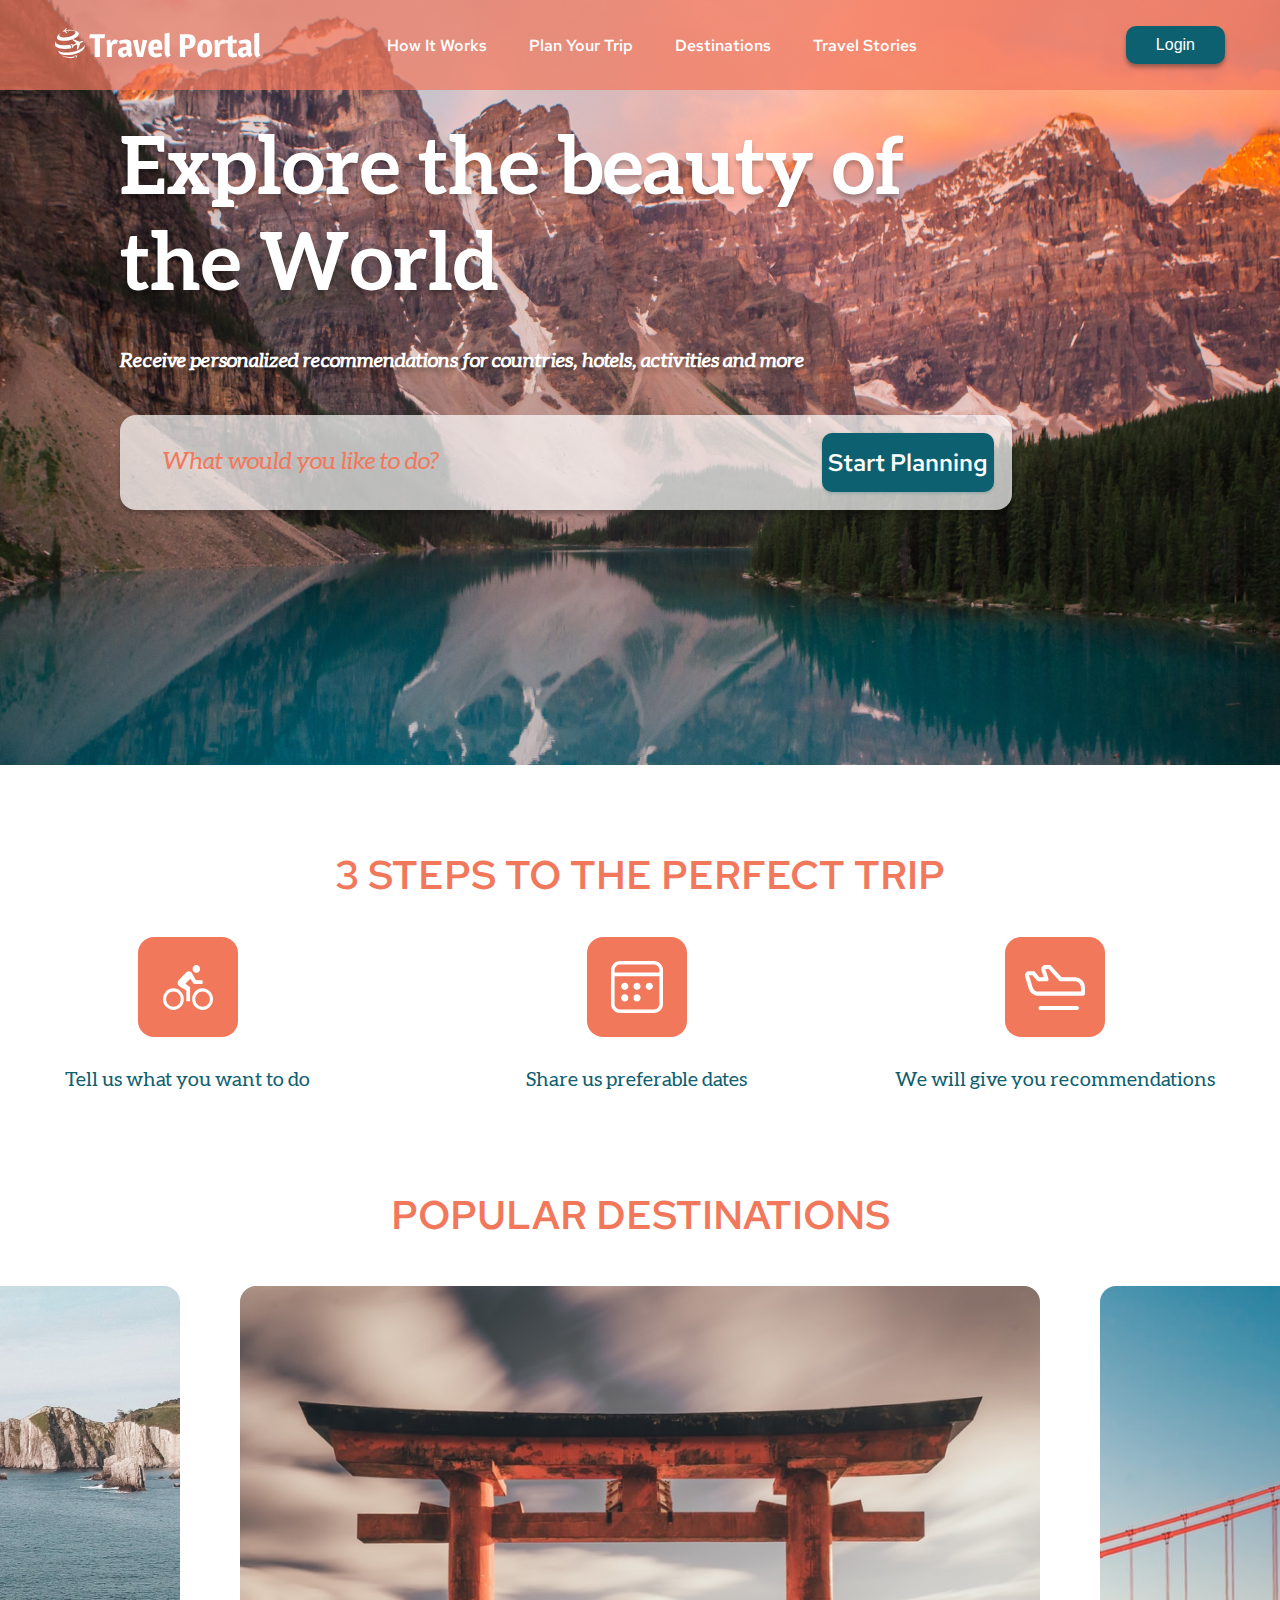
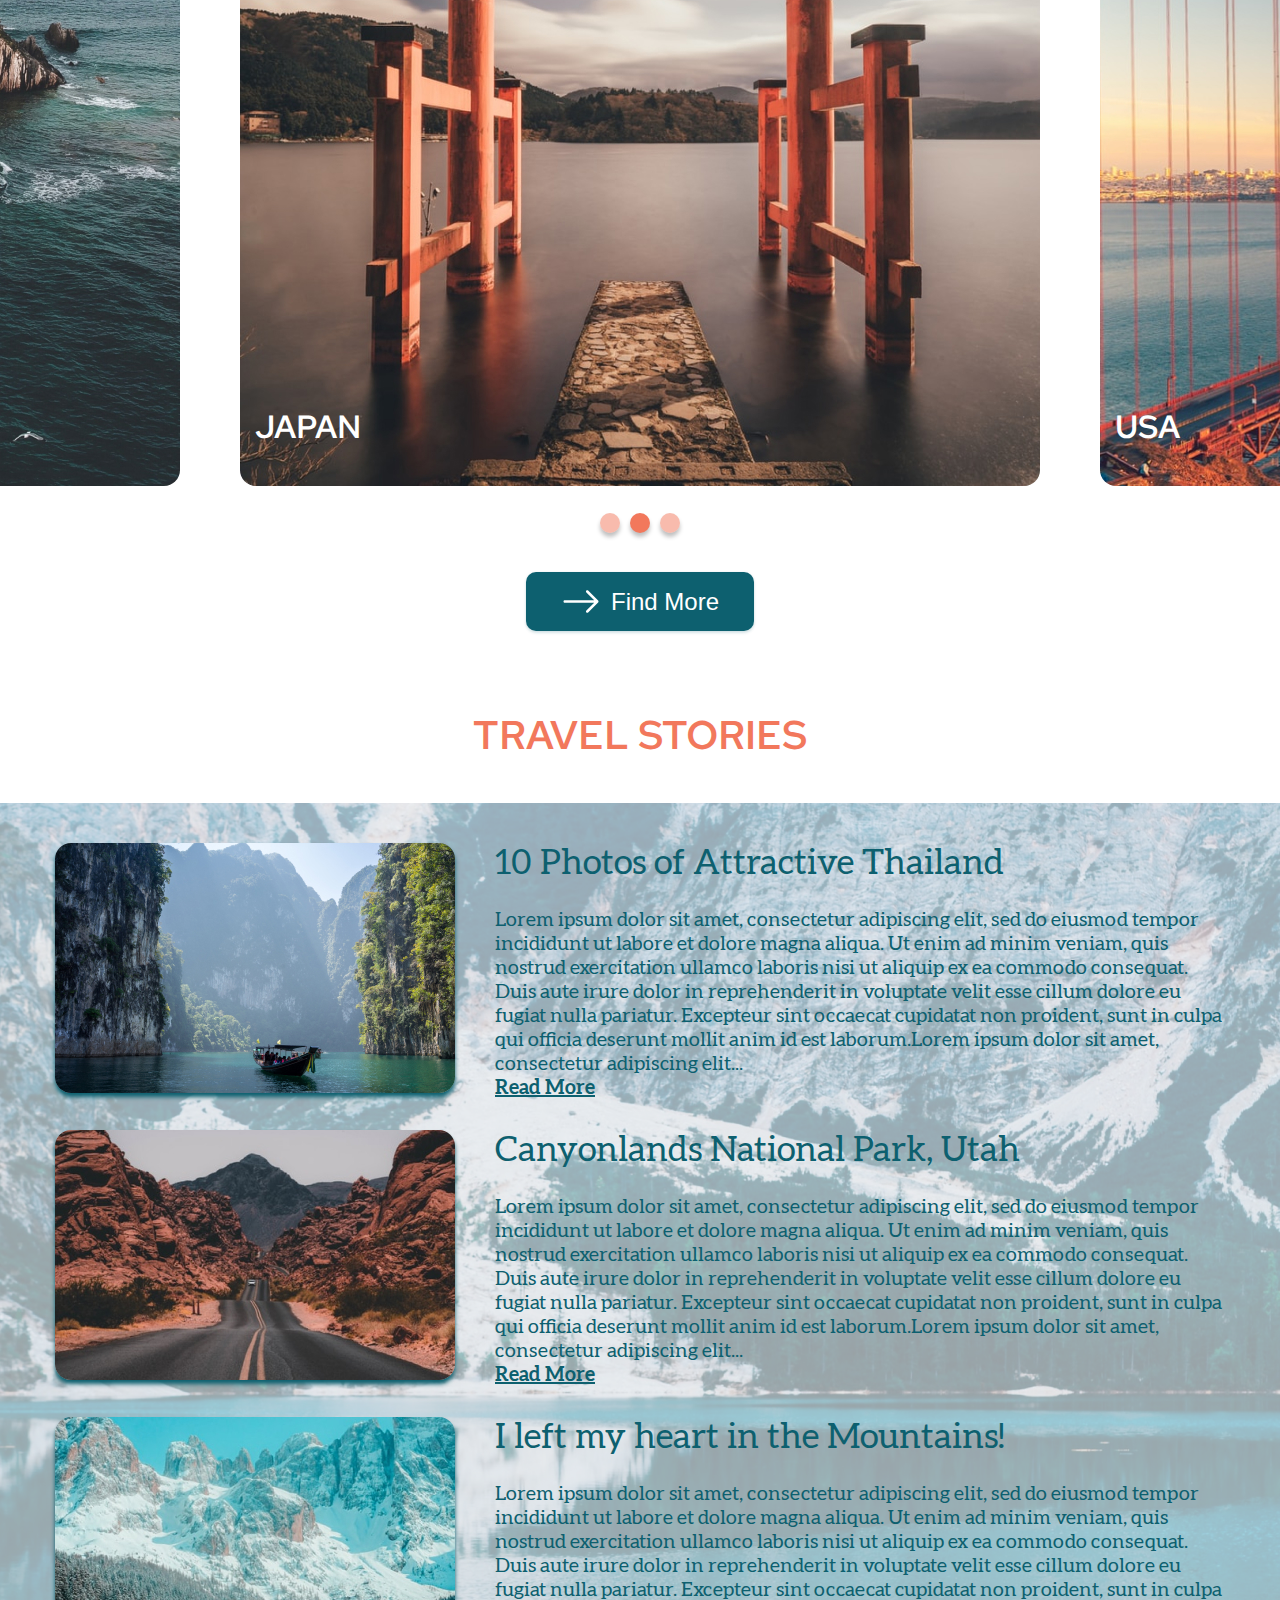
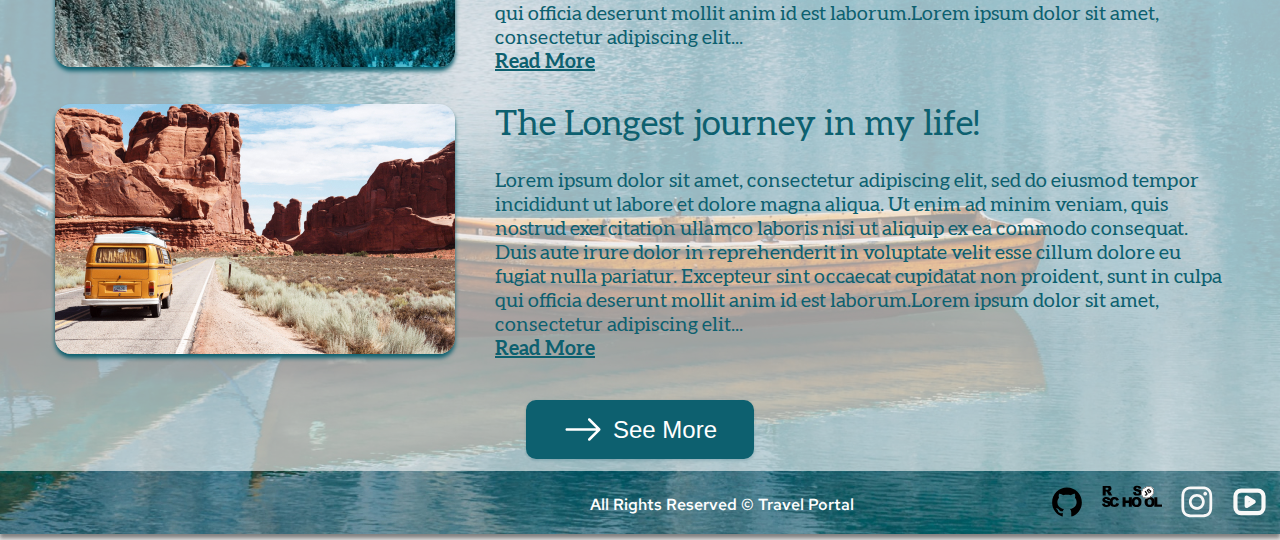
==== travel/index.html @ 371df838 "feat: add adaptive destination" ====
<!DOCTYPE html>
<html lang="en">
<head>
    <meta charset="UTF-8">
    <meta http-equiv="X-UA-Compatible" content="IE=edge">
    <meta name="viewport" content="width=device-width, initial-scale=1.0">
    <title>Travel</title>
    <link rel="stylesheet" href="./css/slyle.css">
    <link rel="icon" href="../travel/img/travelPortal.ico">
</head>
<body>
    <header class="header">
        <div class="wrapper">
            <div class="header_wrapper">

                <div class="header_logo">
                    <img src="./img/svg/travelPortal.svg" alt="travel_portal">
                    <img src="./img/svg/Logo text.svg" alt="travel_portal" class="travel_portal-text">
                </div>

                <nav class="header_nav">
                    <ul class="header_list">
                        <li class="header-item">
                            <a href="#preview" class="header_link">How It Works</a>
                        </li>
                        <li class="header-item">
                            <a href="#steps" class="header_link">Plan Your Trip</a>
                        </li>
                        <li class="header-item">
                            <a href="#destin" class="header_link">Destinations</a>
                        </li>
                        <li class="header-item">
                            <a href="#stories" class="header_link">Travel Stories</a>
                        </li>
                        <li class="header-item">
                            <a href="#account" class="header_link account">Account</a>
                        </li>
                        <li class="header-item">
                            <a href="#social" class="header_link">Social Media</a>
                        </li>
                    </ul>
                    <div class="header_nav-close">
                        <span class="header_nav-close-line"></span>
                        <span class="header_nav-close-line"></span>
                    </div>
                </nav>
                <div class="header_burger burger">
                    <span class="burger_line burger"></span>
                    <span class="burger_line burger"></span>
                    <span class="burger_line burger"></span>
                </div>

                <button class="header_login">
                    <span class="header_loginlink">Login</span>
                </button>

            </div>
        </div>
    </header>
    <main class="main">
        <section class="preview" id="preview">
            <div class="preview_gradient">
                <div class="wrapper_preview">
                    <h1 class="preview_title">Explore the beauty of the World</h1>
                    <p class="preview_subtitle">
                        Receive personalized recommendations for countries, hotels, activities and more
                    </p>
                    <form action="#!" class="search_form">
                        <p class="searchform_wrap">
                            <input type="text" name="user_like_to_do" class="searchform_field" placeholder="What would you like to do?">
                            <button type="submit" class="searchform_button">Start Planning</button>
                        </p>
                    </form>
                </div>
            </div>
        </section>
        <section class="steps" id="steps">
            <div class="wrapper">
                <h2 class="steps_title">3 STEPS TO THE PERFECT TRIP</h2>
                <div class="steps_block">
                    <figure class="step_item">
                        <img class="steps_icon" src="../travel/img/svg/FrameVelo.svg" alt="Tell us what you want to do">
                        <figcaption class="steps_caption">Tell us what you want to do</figcaption>
                    </figure>
                    <figure class="step_item">
                        <img class="steps_icon" src="../travel/img/svg/FrameDate.svg" alt="Share us preferable dates">
                        <figcaption class="steps_caption steps_caption2">Share us preferable dates</figcaption>
                    </figure>
                    <figure class="step_item">
                        <img class="steps_icon" src="../travel/img/svg/FrameAvia.svg" alt="We will give you recommendations">
                        <figcaption class="steps_caption steps_caption3">We will give you recommendations</figcaption>
                    </figure>
                </div>
            </div>
        </section>
        <section class="destinations" id="destin">
            <h2 class="destination_title">POPULAR DESTINATIONS</h2>
            <div class="destination_item">
                <div class="destination_foto">
                    <img class="foto" src="../travel/img/spain.jpg" alt="Spain">
                    <img class="foto_small" src="../travel/img/spainMini.jpg" alt="Spain">
                    <div class="destination_caption">spain</div>
                </div>
                <div class="destination_foto">
                    <img class="foto" src="../travel/img/japan.jpg" alt="Japan">
                    <img class="foto_small" src="../travel/img/japanMini.jpg" alt="Japan">
                    <div class="destination_caption">japan</div>
                </div>
                <div class="destination_foto">
                    <img class="foto" src="../travel/img/usa.jpg" alt="USA">
                    <img class="foto_small" src="../travel/img/usaMini.jpg" alt="USA">
                    <div class="destination_caption">usa</div>
                </div>
            </div>
            <div class="pointer">
                <div class="pointer_round"></div>
                <div class="pointer_round"></div>
                <div class="pointer_round"></div>
            </div>
            <button class="destination_link">
                <img src="../travel/img/svg/arrow-right.svg" alt="find more" class="arrow_small">
                <span class="link_find_more">Find More</span>
            </button>
        </section>
        <section class="stories" id="stories">
            <h2 class="stories_title">TRAVEL STORIES</h2>
            <div class="story_wrapper">
                <div class="wrapper_opasity">
                    <div class="stories_item">
                        <div class="wrapper">
                            <div class="unical_story">
                                <img class="media_object" src="../travel/img/thai.jpg" alt="10 Photos of Attractive Thailand">
                                <div class="media_body">
                                    <h3 class="media_header">10 Photos of Attractive Thailand</h3>
                                    
                                    <p class="media_content" lang="zxx">Lorem ipsum dolor sit amet, consectetur adipiscing elit, sed do eiusmod tempor incididunt ut labore et dolore magna
                                            aliqua. Ut enim ad minim veniam, quis nostrud exercitation ullamco laboris nisi ut aliquip ex ea commodo consequat. Duis
                                            aute irure dolor in reprehenderit in voluptate velit esse cillum dolore eu fugiat nulla pariatur. Excepteur sint
                                            occaecat cupidatat non proident, sunt in culpa qui officia deserunt mollit anim id est laborum.Lorem ipsum dolor sit
                                            amet, consectetur adipiscing elit...
                                    </p>
                                    <a href="#" class="media_link">Read More</a>
                                </div>
                            </div>
                            <div class="unical_story">
                                <img class="media_object" src="../travel/img/road.jpg" alt="Canyonlands National Park, Utah">
                                <div class="media_body">
                                    <h3 class="media_header">Canyonlands National Park, Utah</h3>
                                    <p class="media_content" lang="zxx">Lorem ipsum dolor sit amet, consectetur adipiscing elit, sed do eiusmod tempor incididunt ut labore et dolore magna
                                    aliqua. Ut enim ad minim veniam, quis nostrud exercitation ullamco laboris nisi ut aliquip ex ea commodo consequat. Duis
                                    aute irure dolor in reprehenderit in voluptate velit esse cillum dolore eu fugiat nulla pariatur. Excepteur sint
                                    occaecat cupidatat non proident, sunt in culpa qui officia deserunt mollit anim id est laborum.Lorem ipsum dolor sit
                                    amet, consectetur adipiscing elit...</p>
                                    <a href="#" class="media_link">Read More</a>
                                </div>
                            </div>
                            <div class="unical_story">
                                <img class="media_object" src="../travel/img/mount.jpg" alt="I left my heart in the Mountains!">
                                <div class="media_body">
                                    <h3 class="media_header">I left my heart in the Mountains!</h3>
                                    <p class="media_content" lang="zxx">Lorem ipsum dolor sit amet, consectetur adipiscing elit, sed do eiusmod tempor incididunt ut labore et dolore magna
                                    aliqua. Ut enim ad minim veniam, quis nostrud exercitation ullamco laboris nisi ut aliquip ex ea commodo consequat. Duis
                                    aute irure dolor in reprehenderit in voluptate velit esse cillum dolore eu fugiat nulla pariatur. Excepteur sint
                                    occaecat cupidatat non proident, sunt in culpa qui officia deserunt mollit anim id est laborum.Lorem ipsum dolor sit
                                    amet, consectetur adipiscing elit...</p>
                                    <a href="#" class="media_link">Read More</a>
                                </div>
                            </div>
                            <div class="unical_story">
                                <img class="media_object" src="../travel/img/bus.jpg" alt="The Longest journey in my life!">
                                <div class="media_body">
                                    <h3 class="media_header">The Longest journey in my life!</h3>
                                    <p class="media_content" lang="zxx">Lorem ipsum dolor sit amet, consectetur adipiscing elit, sed do eiusmod tempor incididunt ut labore et dolore magna
                                    aliqua. Ut enim ad minim veniam, quis nostrud exercitation ullamco laboris nisi ut aliquip ex ea commodo consequat. Duis
                                    aute irure dolor in reprehenderit in voluptate velit esse cillum dolore eu fugiat nulla pariatur. Excepteur sint
                                    occaecat cupidatat non proident, sunt in culpa qui officia deserunt mollit anim id est laborum.Lorem ipsum dolor sit
                                    amet, consectetur adipiscing elit...</p>
                                    <a href="#" class="media_link">Read More</a>
                                </div>
                            </div>
                            <button class="destination_link">
                                <img src="../travel/img/svg/arrow-right.svg" alt="see more" class="arrow_small">
                                <span class="link_find_more">See More</span>
                            </button>
                        </div>  
                    </div>
                </div>
            </div>
        </section>          
    </main>
    <footer class="footer">
        <div class="footer_info">
            <div class="info_text">All Rights Reserved © Travel Portal</div>
            <ul class="info_icon">
                <li class="social_icon">
                    <a target="_blank" href="https://github.com/Marigza">
                        <img src="../travel/img/svg/github.svg" alt="github" width="34">
                    </a>
                </li> 
                <li class="social_icon">   
                    <a target="_blank" href="https://rs.school/js/">
                        <img src="../travel/img/svg/rs_school_js.svg" alt="rsschool" width="60">
                    </a>
                </li>
                <li class="social_icon" id="social">
                    <a target="_blank" href="https://instagram.com">
                        <img src="../travel/img/svg/icons_instagram.svg" alt="instagram">
                    </a>
                </li>
                <li class="social_icon">
                    <a target="_blank" href="https://youtube.com">
                        <img src="../travel/img/svg/icons_youtube.svg" alt="youtube">
                    </a>
                </li>
                <li class="social_icon">
                    <a target="_blank" href="https://twitter.com">
                        <img src="../travel/img/svg/icons_twitter.svg" alt="twitter">
                    </a>
                </li>
            </ul>
        </div>
    </footer>
    <script src="index.js"></script>
</body>
</html>
---- travel/css/slyle.css ----
/* aleo-regular - latin */
@font-face {
    font-family: 'Aleo';
    font-style: normal;
    font-weight: 400;
    src: local(''),
        url('../fonts/aleo-v11-latin-regular.woff2') format('woff2'),
        /* Chrome 26+, Opera 23+, Firefox 39+ */
        url('../fonts/aleo-v11-latin-regular.woff') format('woff');
    /* Chrome 6+, Firefox 3.6+, IE 9+, Safari 5.1+ */
}

/* aleo-italic - latin */
@font-face {
    font-family: 'Aleo';
    font-style: italic;
    font-weight: 400;
    src: local(''),
        url('../fonts/aleo-v11-latin-italic.woff2') format('woff2'),
        /* Chrome 26+, Opera 23+, Firefox 39+ */
        url('../fonts/aleo-v11-latin-italic.woff') format('woff');
    /* Chrome 6+, Firefox 3.6+, IE 9+, Safari 5.1+ */
}

/* aleo-700 - latin */
@font-face {
    font-family: 'Aleo';
    font-style: normal;
    font-weight: 700;
    src: local(''),
        url('../fonts/aleo-v11-latin-700.woff2') format('woff2'),
        /* Chrome 26+, Opera 23+, Firefox 39+ */
        url('../fonts/aleo-v11-latin-700.woff') format('woff');
    /* Chrome 6+, Firefox 3.6+, IE 9+, Safari 5.1+ */
}
/* red-hat-text-regular - latin */
@font-face {
    font-family: 'Red Hat Text';
    font-style: normal;
    font-weight: 400;
    src: local(''),
        url('../fonts/red-hat-text-v11-latin-regular.woff2') format('woff2'),
        /* Chrome 26+, Opera 23+, Firefox 39+ */
        url('../fonts/red-hat-text-v11-latin-regular.woff') format('woff');
    /* Chrome 6+, Firefox 3.6+, IE 9+, Safari 5.1+ */
}

/* red-hat-text-500 - latin */
@font-face {
    font-family: 'Red Hat Text';
    font-style: normal;
    font-weight: 500;
    src: local(''),
        url('../fonts/red-hat-text-v11-latin-500.woff2') format('woff2'),
        /* Chrome 26+, Opera 23+, Firefox 39+ */
        url('../fonts/red-hat-text-v11-latin-500.woff') format('woff');
    /* Chrome 6+, Firefox 3.6+, IE 9+, Safari 5.1+ */
}

html {
    scroll-behavior: smooth;
    box-sizing: border-box;
    margin: 0;
    padding: 0;
    background: #E5E5E5;
}

body {
    max-width: 1440px;
    margin: 0 auto;
    padding: 0;
    background: #FFFFFF;
    box-shadow: 0px 4px 4px rgba(0, 0, 0, 0.25), 0px 4px 4px rgba(0, 0, 0, 0.25);
    font-family: 'Red Hat Text';
    font-style: normal;
    font-weight: 500;
}

*, 
*::before, 
*::after {
    box-sizing: inherit;
}

/*header styles start*/

.header {
    background-color: rgba(242, 120, 92, 0.7);
    position: relative;
    z-index: 2;
}

.wrapper {
    max-width: 1200px;
    margin: 0 auto;
    padding: 0 15px;
}

.header_wrapper {
    display: flex;
    flex-wrap: wrap;
    align-items: center;
    justify-content: space-between;
    height: 90px;
}

.header_list {
    display: flex;
    flex-wrap: wrap;
    padding: 0 ;
    margin: 0 40px 0 0 ;
}

.header-item {
    margin-right: 42px;
    list-style: none;
    padding: 0;
}

.header-item:last-child {
    margin-right: 0;
    display: none;
}

.header-item:nth-last-child(2) {
    display: none;
}

.header_link {
    font-size: 16px;
    line-height: 21px;
    color: #FFFFFF;
    text-decoration: none;
}

.header_link:hover, 
.header_link:focus, 
.header_link:active {
    opacity: 0.5;
}

.header_login {
    padding: 10px 30px;
    background-color: #0D606F;
    border-radius: 10px;
    box-shadow: 0px 4px 4px rgba(0, 0, 0, 0.25), 0px 2px 3px rgba(13, 96, 111, 0.16);
    border: none;
}

.header_login:hover,
.header_login:focus,
.header_login:active {
    background-color: #398d9c;
}

.header_loginlink {
    font-size: 16px;
    color: #FFFFFF;
    text-decoration: none;
}

.header_burger{
    display: none;
    width: 35px;
    height: 32px;
    position: relative;
}

.burger_line {
    display: block;
    width: 26.25px;
    height: 2.67px;
    border-radius: 1.3px;
    background-color: #ffffff;
    left: 12.5%;
    position: absolute;
}

.burger_line:first-child {
    top: 25%;
}

.burger_line:nth-child(2) {
    top: 45.83%;
}

.burger_line:last-child {
    bottom: 25%;
}

/* header styles end*/

/*preview styles start*/

.preview {
    height: 765px;
    background: url(../img/garrett-parker-DlkF4-dbCOU-unsplash\ 1.jpg) no-repeat center;
    background-size: cover;
    position: relative;
    top: -90px;
}

.wrapper_preview {
    max-width: 892px;
    max-height: 422px;
    margin: 0;
    padding: 0;
    position: relative;
    top: 122px;
    left: 120px;
}

.preview_title {
    margin: 0 0 35px 0;
    padding: 0;
    font-family: 'Aleo';
    font-style: normal;
    font-weight: 700;
    font-size: 80px;
    line-height: 96px;
    color: #FFFFFF;
    text-shadow: 0px 4px 4px rgba(0, 0, 0, 0.25);
}

.preview_subtitle {
    font-family: 'Aleo';
    font-style: italic;
    font-weight: 700;
    font-size: 20px;
    line-height: 24px;
    color: #FFFFFF;
    margin-bottom: 42px;
    text-shadow: 0px 4px 4px rgba(0, 0, 0, 0.25);
}

.searchform_wrap {
    display: flex;
    flex-wrap: wrap;
    align-items: center;
    justify-content: space-between;
    padding: 18px 18px 18px 41px;
    max-height: 95px;
    background-color: rgba(255, 255, 255, 0.7);
    border-radius: 16px;
    box-shadow: 0px 4px 4px rgba(0, 0, 0, 0.25);
}

.searchform_field {
    font-family: 'Aleo';
    font-style: italic;
    font-weight: 400;
    font-size: 24px;
    line-height: 29px;
    background: transparent;
    flex-grow: 1;
    border: none;
    color: #F2785C;
}

.searchform_button {
    max-width: 228px;
    height: 59px;
    background: #0D606F;
    box-shadow: 0px 0px 3px rgba(13, 96, 111, 0.08), 0px 2px 3px rgba(13, 96, 111, 0.16);
    border-radius: 10px;
    border: none;
    color: #FFFFFF;
    font-family: 'Red Hat Text';
    font-style: normal;
    font-weight: 500;
    font-size: 24px;
    line-height: 32px;
    padding: auto;
}

input::placeholder {
    color: #F2785C;
}

.searchform_button:hover, 
.searchform_button:focus, 
.searchform_button:active {
    background-color: #023740;
}

/*preview styles end*/

/*steps styles start*/

.steps {
    margin-top: -40px;
    margin-bottom: 80px;
}

.steps_title {
    font-size: 40px;
    line-height: 53px;
    font-weight: 500;
    color: #F2785C;
    text-align: center;
    margin-bottom: 20px;
}

.steps_block {
    display: flex;
    flex-wrap: wrap;
    justify-content: space-between;
}

.step_item {
    display: flex;
    flex-wrap: wrap;
    flex-direction: column;
    margin-left: 10px;
    margin-right: 10px;
}

.step_item:nth-child(2) {
    padding-left: 68px;
}

.steps_icon {
    height: 100px;
    width: 100px;
    margin: 0 auto 31px auto;
}

.steps_caption {
    font-family: 'Aleo';
    font-style: normal;
    font-weight: 400;
    font-size: 20px;
    line-height: 24px;
    color: #0D606F;
}

/* steps section end*/

/*destination section start*/

.destination_title {
    font-size: 40px;
    line-height: 53px;
    font-weight: 500;
    color: #F2785C;
    text-align: center;
    margin-bottom: 45px;
}

.destination_item {
    display: flex;
    flex-direction: row;
    align-items: flex-start;
    justify-content: center;
    padding: 0px;
    gap: 60px;
    overflow: hidden;
    
}

.foto {
    border-radius: 16px;
}
.foto_small {
    display: none;
}

.destination_caption {
    font-weight: 500;
    font-size: 32px;
    line-height: 42px;
    color: #FFFFFF;
    text-transform: uppercase;
    transform: translateY(-85px) translateX(15px);
}

.pointer {
    display: flex;
    flex-direction: row;
    align-items: flex-start;
    justify-content: center;
    padding: 0px;
    gap: 10px;  
    margin-top: -20px;
}

.pointer_round {
    width: 20px;
    height: 20px;
    background-color: rgba(242, 120, 92, 0.5);
    border-radius: 50%;
    box-shadow: 0px 4px 4px rgba(0, 0, 0, 0.25);
}

.pointer_round:nth-child(2) {
    width: 20px;
    height: 20px;
    background-color: rgba(242, 120, 92);
    border-radius: 50%;
    box-shadow: 0px 4px 4px rgba(0, 0, 0, 0.25);
}

.destination_link {
    display: flex;
    align-items: center;
    justify-content: center;
    gap: 10px;
    width: 228px;
    height: 59px;
    background: #0D606F;
    box-shadow: 0px 0px 3px rgba(13, 96, 111, 0.08), 0px 2px 3px rgba(13, 96, 111, 0.16);
    border-radius: 10px;
    border: none;
    margin: 39px auto 77px auto;
}

.destination_link:hover,
.destination_link:focus,
.destination_link:active {
    background-color: #023740;
}

.link_find_more {
    font-size: 24px;
    line-height: 32px;
    color: #FFFFFF;
    text-decoration: none;
}

/*destination styles end*/

/*stories styles start*/

.stories_title {
    font-size: 40px;
    line-height: 53px;
    font-weight: 500;
    color: #F2785C;
    text-align: center;
}

.story_wrapper {
    max-width: 1440px;
    height: 1331px;
    background: url(../img/bg_bottom.jpg) no-repeat center;
    background-size: cover;
    margin: 42px 0 -70px 0;
}

.wrapper_opasity {
    background: rgba(255, 255, 255, 0.6);
    height: 1268px;  
}

.stories_item {  
    display: flex;
    flex-wrap: wrap;
    flex-direction: column;
    gap: 10px;
    min-height: 100vh;  
}

.unical_story {
    display: flex;
    align-items: flex-start;
    margin-bottom: 30px; 
}

.unical_story:first-child {
    margin-top: 40px;
}

.media_object {
    margin: 0 40px 0 0;
    width: 400px;
    box-shadow: 0px 4px 4px #0D606F;
    border-radius: 16px;
}

.media_body {
    flex: 1;
    margin: 0;
    padding: 0;
}

.media_header {
    font-family: 'Aleo';
    font-style: normal;
    font-weight: 400;
    font-size: 35px;
    line-height: 42px;
    color: #0D606F;
    margin: 0;
    padding: 0;
}

.media_content {
    font-family: 'Aleo';
    font-style: normal;
    font-weight: 400;
    font-size: 20px;
    line-height: 24px;
    color: #0D606F;
    margin-bottom: 0;
    padding: 3px 0 0 0;
}

.media_link {
    font-family: 'Aleo';
    font-style: normal;
    font-weight: 700;
    font-size: 20px;
    line-height: 24px;
    color: #0D606F;
}

/*stories styles end*/

/*footer styles start*/

.footer {
    height: 70px;
    padding: 5px 0;
}

.footer_info {
    display: flex;
    flex-direction: row;
    justify-content: space-between;
    align-items: center;
    margin-left: 590px;
    width: 728.96px;
}

.info_text {
    font-size: 16px;
    line-height: 21px;
    color: #FFFFFF;
}

.info_icon {
    display: flex;
    flex-direction: row;
    justify-content: space-between;
    gap: 18px;
    list-style: none;
}

/*footer styles end*/

/* media start*/

@media screen and (max-width: 400px) {
    .header_burger {
        display: block;
        top: -5px;
    }
    .header_nav {
        width: 165px;
        height: 250px;
        position: fixed;
        top: 0;
        right: 0;
        background-color: #F2785C;
        box-shadow: 0px 4px 3px rgba(13, 96, 111, 0.25);
        border-radius: 10px;
        z-index: 10;
        padding: 44px 15px 15px 15px;
        transform: translateX(100%);
        transition: 0.2s all linear;
    }
    .header_nav_active {
        transform: translateX(0);
    }
    .header-item {
        width: 100%;
        margin-right: 0;
        text-align: right;
        margin-bottom: 10px;
    }
    .header-item:last-child {
        margin-bottom: 0;
        display: block;
    }
    .header-item:nth-last-child(2) {
        display: block;
    }
    .header_list {
        margin: 0;
    }
    .header_nav-close {
        width: 30px;
        height: 30px;
        position: absolute;
        top: 8px;
        left: 8px;
        z-index: 11;
    }
    .header_nav-close-line {
       display: block;
       height: 2px;
       width: 60%;
       background-color: #ffffff;
       position: absolute;
       top: 50%;
       left: 25%;
    }
    .header_nav-close-line:first-child {
        transform: translateY(-50%) rotate(45deg);
    }
    .header_nav-close-line:last-child {
        transform: translateY(-50%) rotate(-45deg);
    }
    .header_login {
        display: none;
    }
    .travel_portal-text {
        display: none;
    }
    .header {
        background: transparent;
    }
    .preview {
        background: url(../img/garrett-small.jpg) no-repeat center;
        height: 251px;
    }
    .preview_gradient {
        position: relative;
        height: 100%;
        background: linear-gradient(180deg, #0D606F 0%, rgba(13, 96, 111, 0) 25.1%);
    }
    .preview_title {
        display: none;
    }
    .preview_subtitle {
        display: none;
    }
    .searchform_wrap {
        padding: 10px;
        max-height: 48px;
        border-radius: 16px;
    }
    .wrapper_preview {
        max-width: 892px;
        max-height: 422px;
        margin: 0 auto;
        padding: 15px;
        position: relative;
        top: 122px;
        left: 0;
        }
    .searchform_field {
        font-size: 14px;
        line-height: 17px;
        }
    .searchform_button {
        max-width: 92px;
        height: 30px;
        font-size: 11px;
        line-height: 15px;
        }
    .steps_title {
        font-size: 14px;
        line-height: 19px;
        }
    .destination_title {
        font-size: 14px;
        line-height: 19px;
    }
    .stories_title {
        font-size: 14px;
        line-height: 19px;
    }
    .steps_block {
        width: 100%;
        margin: 0;
    }
    .step_item {
        margin: 0;
        padding: 0;
        width: 90px;
    }
    .step_item:nth-child(2) {
        padding-left: 0;
        width: 111px;
        align-items: center;
    }
    .step_item:last-child {
        align-items: flex-end;
    }
    .steps_icon {
        height: 70px;
        width: 70px;
        margin: 0;
        margin-bottom: 19px;
    }
    .steps_caption {
        font-size: 10px;
        line-height: 12px;
        margin: 0;
    }
    .steps_caption2 {
        text-align: center;
    }
    .steps_caption3 {
        text-align: right;
    }
    .foto {
        display: none;
    }
    .foto_small {
        display: block;
        border-radius: 16px;
    }
    .destination_caption {
        font-size: 20px;
        line-height: 26px;
        transform: translateY(-200px) translateX(15px);
    }
    .pointer {
        gap: 6px;
        margin-top: -50px;
    }
    .pointer_round, 
    .pointer_round:nth-child(2) {
        width: 8px;
        height: 8px;
    }
    .destination_link {
        gap: 6px;
        width: 92px;
        height: 30px;
                margin: 39px auto 77px auto;
    }
    .link_find_more {
        font-size: 11px;
        line-height: 15px;
    }
    .arrow_small {
        width: 10px;
    }
}

@media screen and (max-width: 380px) {
    .foto_small {
        max-width: 300px;
    }
    .destination_caption {
        transform: translateY(-160px) translateX(15px);
    }
}
@media screen and (max-width: 340px) {
    .searchform_button {   
        font-size: 9px;
        line-height: 12px;
    }
    .searchform_field {
        font-size: 10px;
        line-height: 14px;
    }
    .steps_icon {
        height: 70px;
        width: 70px;
    }
    
    .step_item {
        width: 80px;
    }
    .step_item:nth-child(2) {
        width: 80px;
    }
    
}

/* media end*/
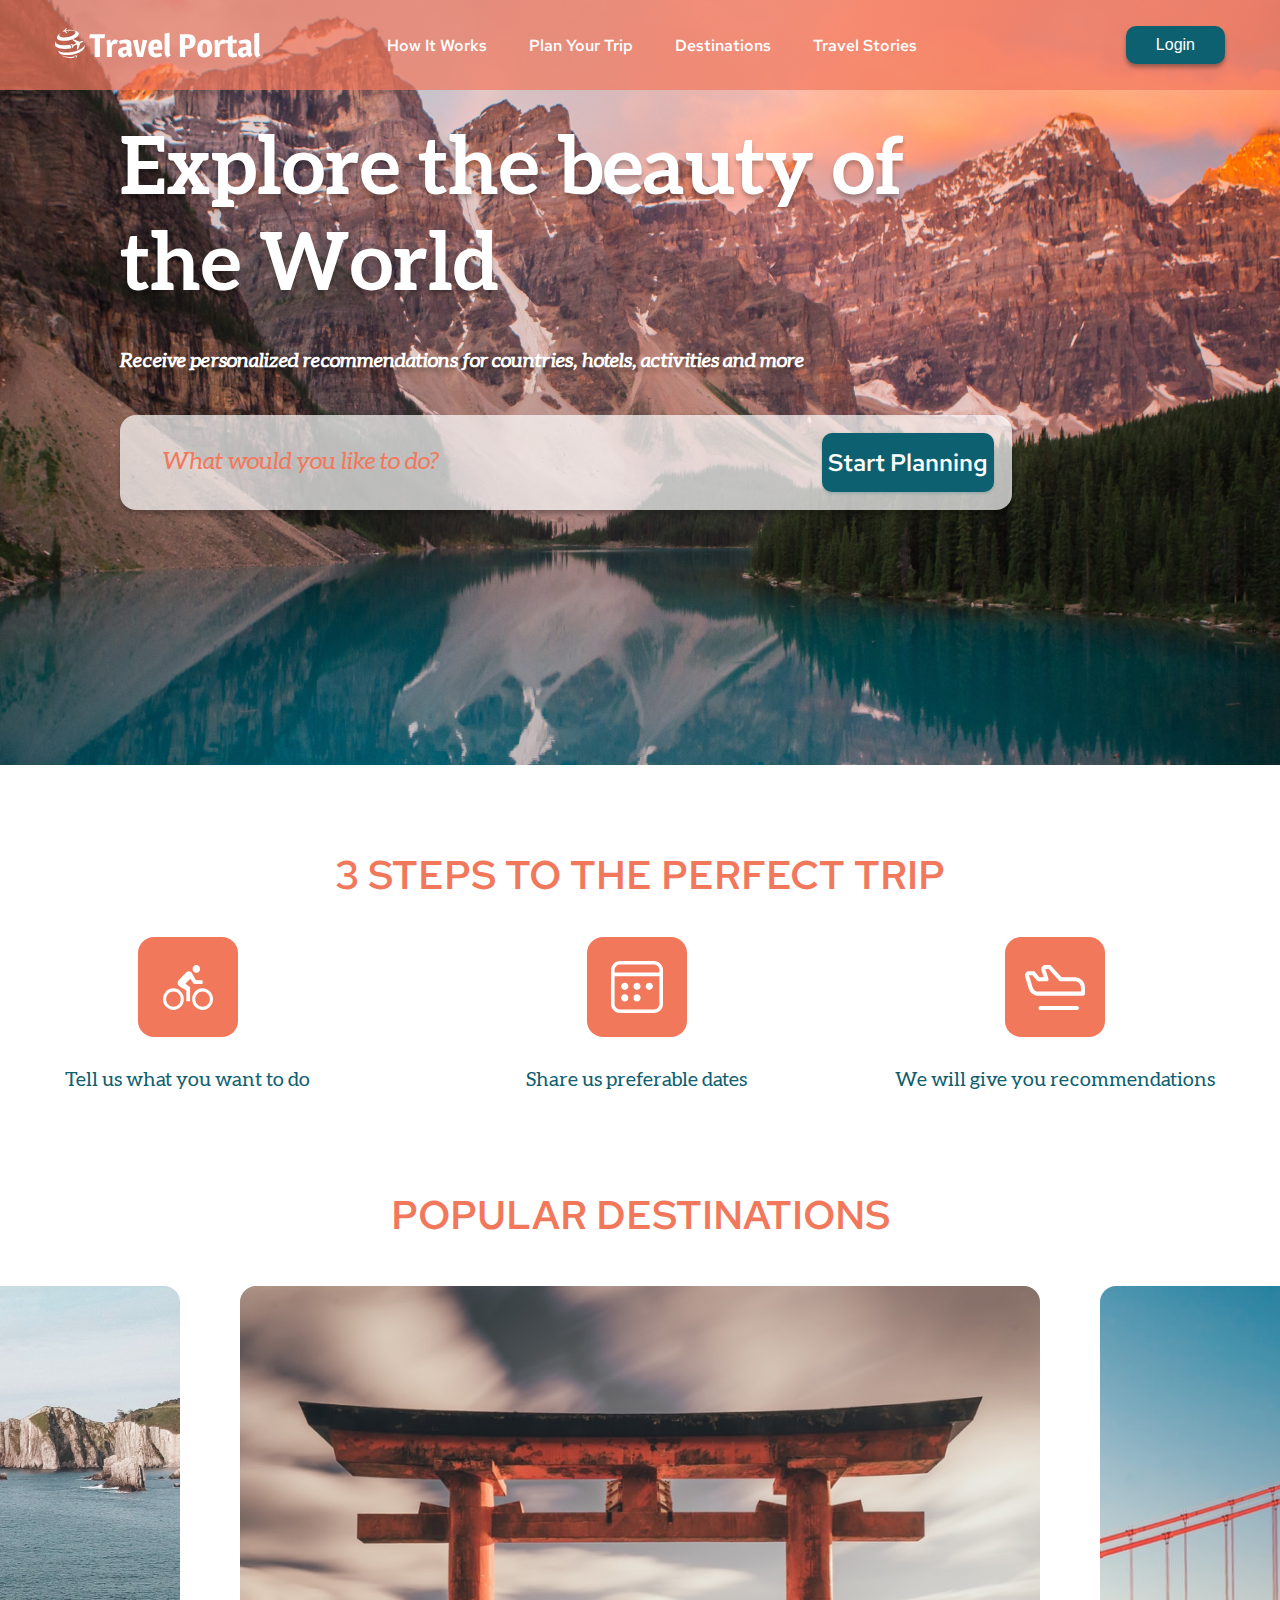
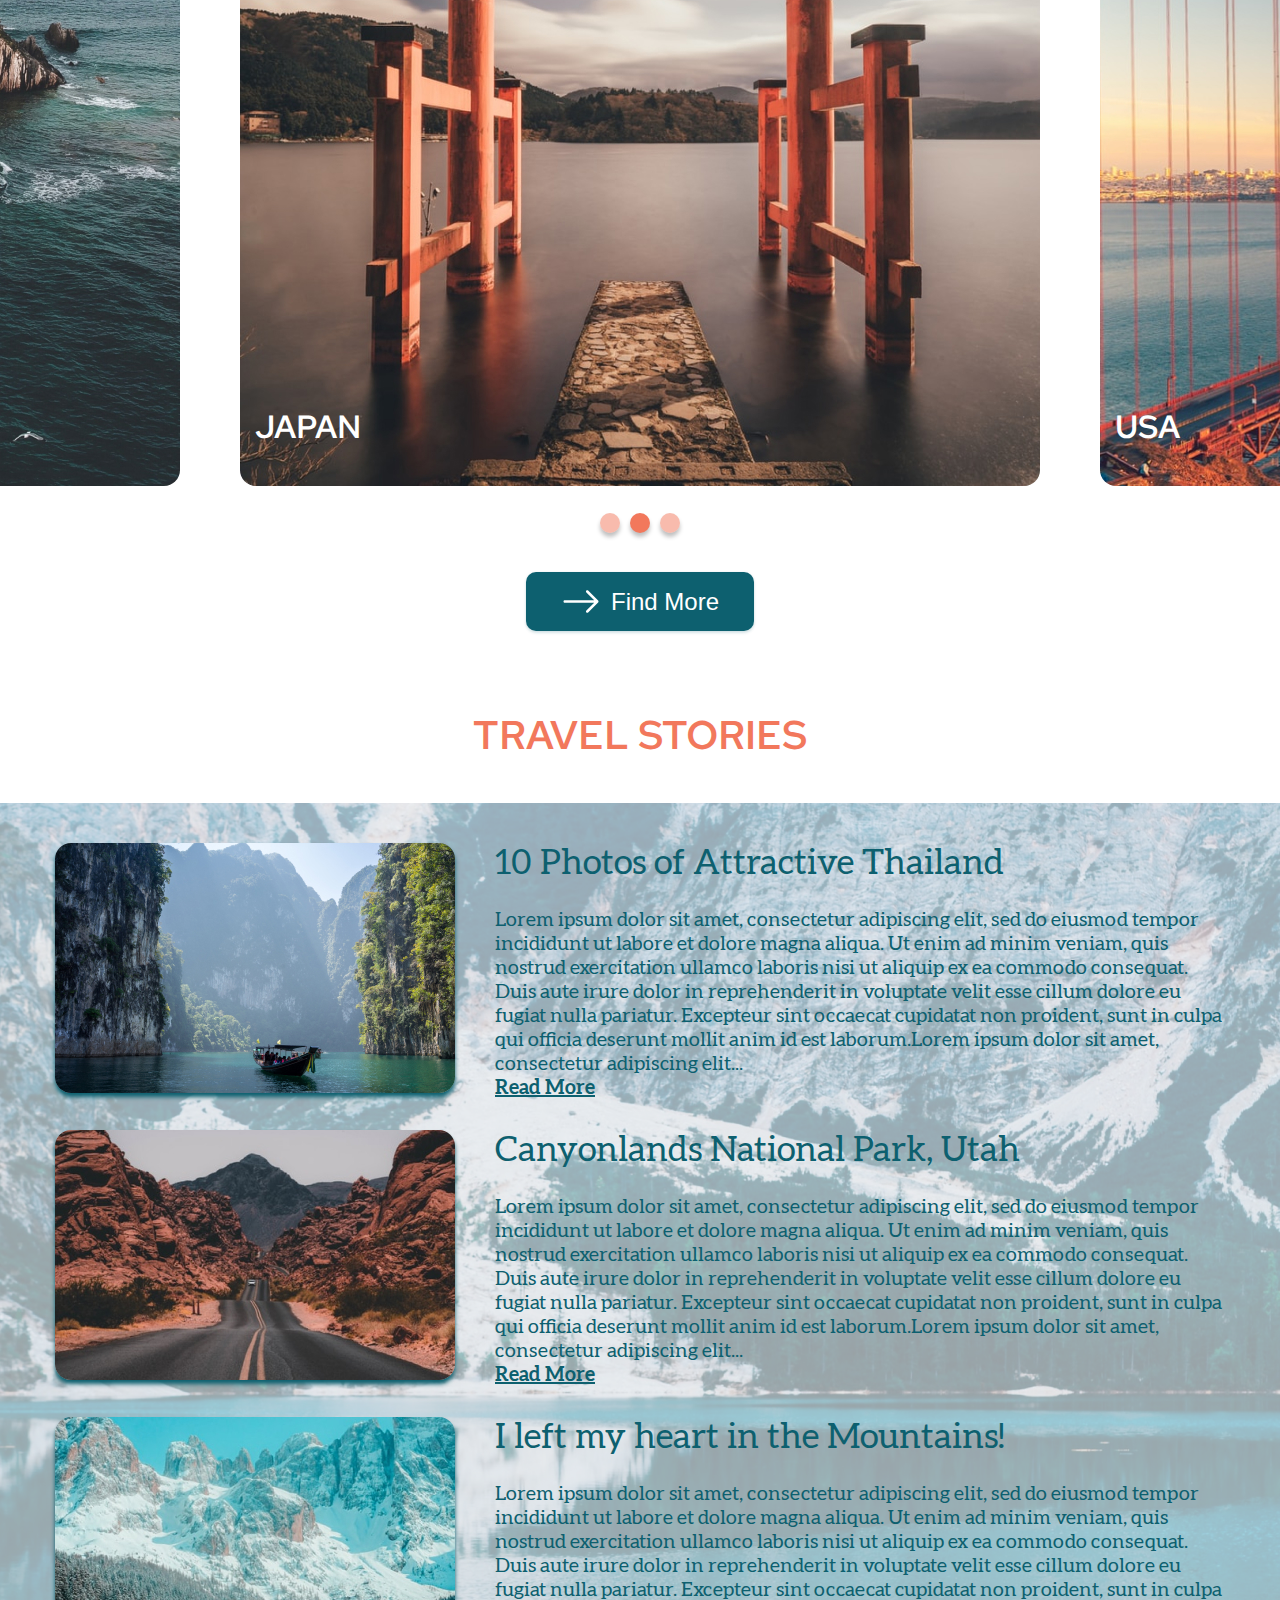
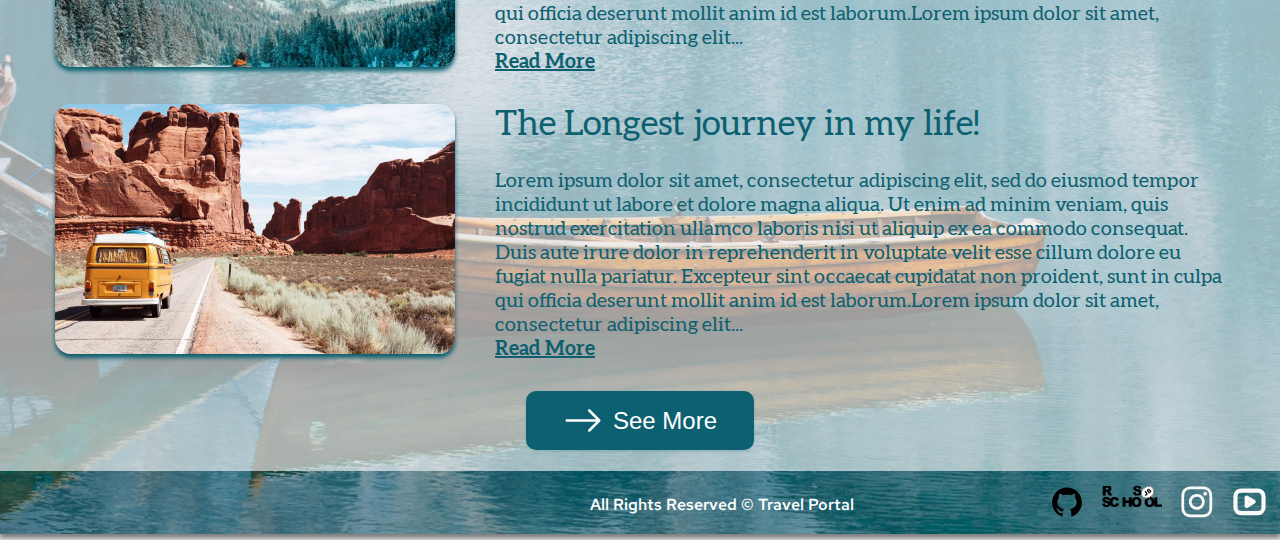
==== commit 33a57e63: "feat: add adaptive stories" ====
--- a/travel/index.html
+++ b/travel/index.html
@@ -126,10 +126,11 @@
             <h2 class="stories_title">TRAVEL STORIES</h2>
             <div class="story_wrapper">
                 <div class="wrapper_opasity">
-                    <div class="stories_item">
-                        <div class="wrapper">
+                    <div class="wrapper">
+                        <div class="stories_item">
                             <div class="unical_story">
                                 <img class="media_object" src="../travel/img/thai.jpg" alt="10 Photos of Attractive Thailand">
+                                <img class="media_object-small" src="../travel/img/ThaiSmall.jpg" alt="10 Photos of Attractive Thailand">
                                 <div class="media_body">
                                     <h3 class="media_header">10 Photos of Attractive Thailand</h3>
                                     
@@ -144,6 +145,7 @@
                             </div>
                             <div class="unical_story">
                                 <img class="media_object" src="../travel/img/road.jpg" alt="Canyonlands National Park, Utah">
+                                <img class="media_object-small" src="../travel/img/RoadSmall.jpg" alt="Canyonlands National Park, Utah">
                                 <div class="media_body">
                                     <h3 class="media_header">Canyonlands National Park, Utah</h3>
                                     <p class="media_content" lang="zxx">Lorem ipsum dolor sit amet, consectetur adipiscing elit, sed do eiusmod tempor incididunt ut labore et dolore magna
@@ -156,6 +158,7 @@
                             </div>
                             <div class="unical_story">
                                 <img class="media_object" src="../travel/img/mount.jpg" alt="I left my heart in the Mountains!">
+                                <img class="media_object-small" src="../travel/img/MountSmall.jpg" alt="I left my heart in the Mountains!">
                                 <div class="media_body">
                                     <h3 class="media_header">I left my heart in the Mountains!</h3>
                                     <p class="media_content" lang="zxx">Lorem ipsum dolor sit amet, consectetur adipiscing elit, sed do eiusmod tempor incididunt ut labore et dolore magna
@@ -168,6 +171,7 @@
                             </div>
                             <div class="unical_story">
                                 <img class="media_object" src="../travel/img/bus.jpg" alt="The Longest journey in my life!">
+                                <img class="media_object-small" src="../travel/img/busSmall.jpg" alt="The Longest journey in my life!">
                                 <div class="media_body">
                                     <h3 class="media_header">The Longest journey in my life!</h3>
                                     <p class="media_content" lang="zxx">Lorem ipsum dolor sit amet, consectetur adipiscing elit, sed do eiusmod tempor incididunt ut labore et dolore magna
@@ -178,11 +182,11 @@
                                     <a href="#" class="media_link">Read More</a>
                                 </div>
                             </div>
-                            <button class="destination_link">
-                                <img src="../travel/img/svg/arrow-right.svg" alt="see more" class="arrow_small">
-                                <span class="link_find_more">See More</span>
-                            </button>
-                        </div>  
+                        </div>
+                        <button class="stories_link">
+                            <img src="../travel/img/svg/arrow-right.svg" alt="see more" class="arrow_small">
+                            <span class="link_find_more">See More</span>
+                        </button>  
                     </div>
                 </div>
             </div>
--- a/travel/css/slyle.css
+++ b/travel/css/slyle.css
@@ -456,7 +456,7 @@
     display: flex;
     flex-wrap: wrap;
     flex-direction: column;
-    gap: 10px;
+    gap: 0px;
     min-height: 100vh;  
 }
 
@@ -512,6 +512,23 @@
     font-size: 20px;
     line-height: 24px;
     color: #0D606F;
+}
+.media_object-small {
+    display: none;
+}
+
+.stories_link {
+    display: flex;
+    align-items: center;
+    justify-content: center;
+    gap: 10px;
+    width: 228px;
+    height: 59px;
+    background: #0D606F;
+    box-shadow: 0px 0px 3px rgba(13, 96, 111, 0.08), 0px 2px 3px rgba(13, 96, 111, 0.16);
+    border-radius: 10px;
+    border: none;
+    margin: 0px auto 77px auto;
 }
 
 /*stories styles end*/
@@ -730,7 +747,7 @@
         gap: 6px;
         width: 92px;
         height: 30px;
-                margin: 39px auto 77px auto;
+        margin: 30px auto 30px auto;
     }
     .link_find_more {
         font-size: 11px;
@@ -738,6 +755,68 @@
     }
     .arrow_small {
         width: 10px;
+    }
+    .story_wrapper {
+        max-width: 390px;
+        height: 693px;
+        background: url(../img/bgBottomSmall.jpg) no-repeat center;
+        background-size: cover;
+        margin: 20px 0 -70px 0;
+    }
+    .wrapper_opasity {  
+        height: 657px;
+    }
+    .stories_item {
+        height: 100%;
+        gap: 0;  
+    }
+    .unical_story {
+        margin-bottom: 20px;
+        height: 130px;
+    }
+    .unical_story:first-child {
+        margin-top: 10px;
+    }
+    .media_object {
+        display: none;
+    }
+    .media_object-small {
+        display: block;
+        border-radius: 16px;
+        margin: 0 10px 0 0;
+        box-shadow: 0px 4px 4px #0D606F;
+    }
+    .media_body {
+        display: flex;
+        flex-direction: column;
+        height: 130px;
+    }
+    .media_header {
+        font-weight: 700;
+        font-size: 11px;
+        line-height: 13px;
+        
+    }
+    .media_content { 
+        height: 75%;
+        font-size: 9px;
+        line-height: 11px;
+        overflow: hidden;
+        padding: 0;
+        text-overflow: ellipsis;
+        margin-top: 9px;
+    }
+    
+    .media_link {
+        margin-top: 1px;
+        font-size: 9px;
+        line-height: 11px;
+    }
+    .stories_link {
+        gap: 6px;
+        width: 92px;
+        height: 30px;
+        margin: -110px auto 30px auto;
     }
 }
 
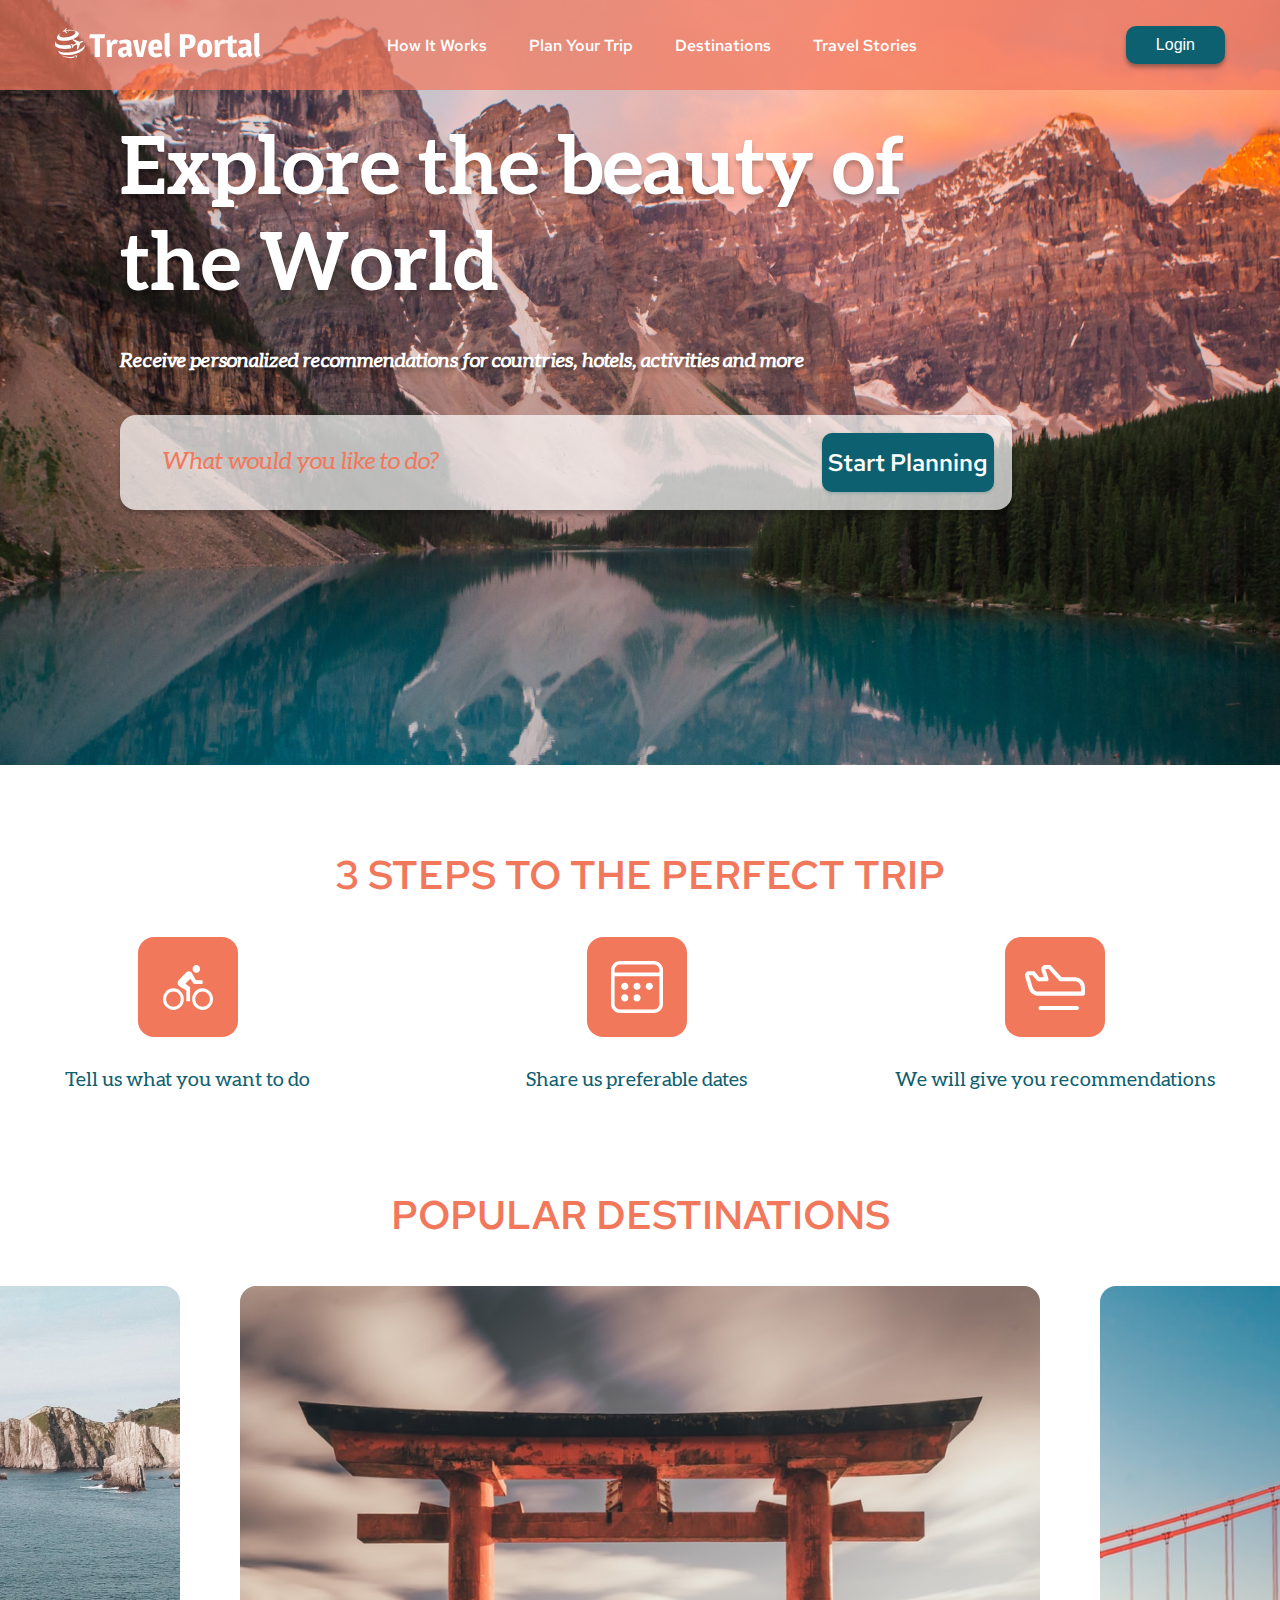
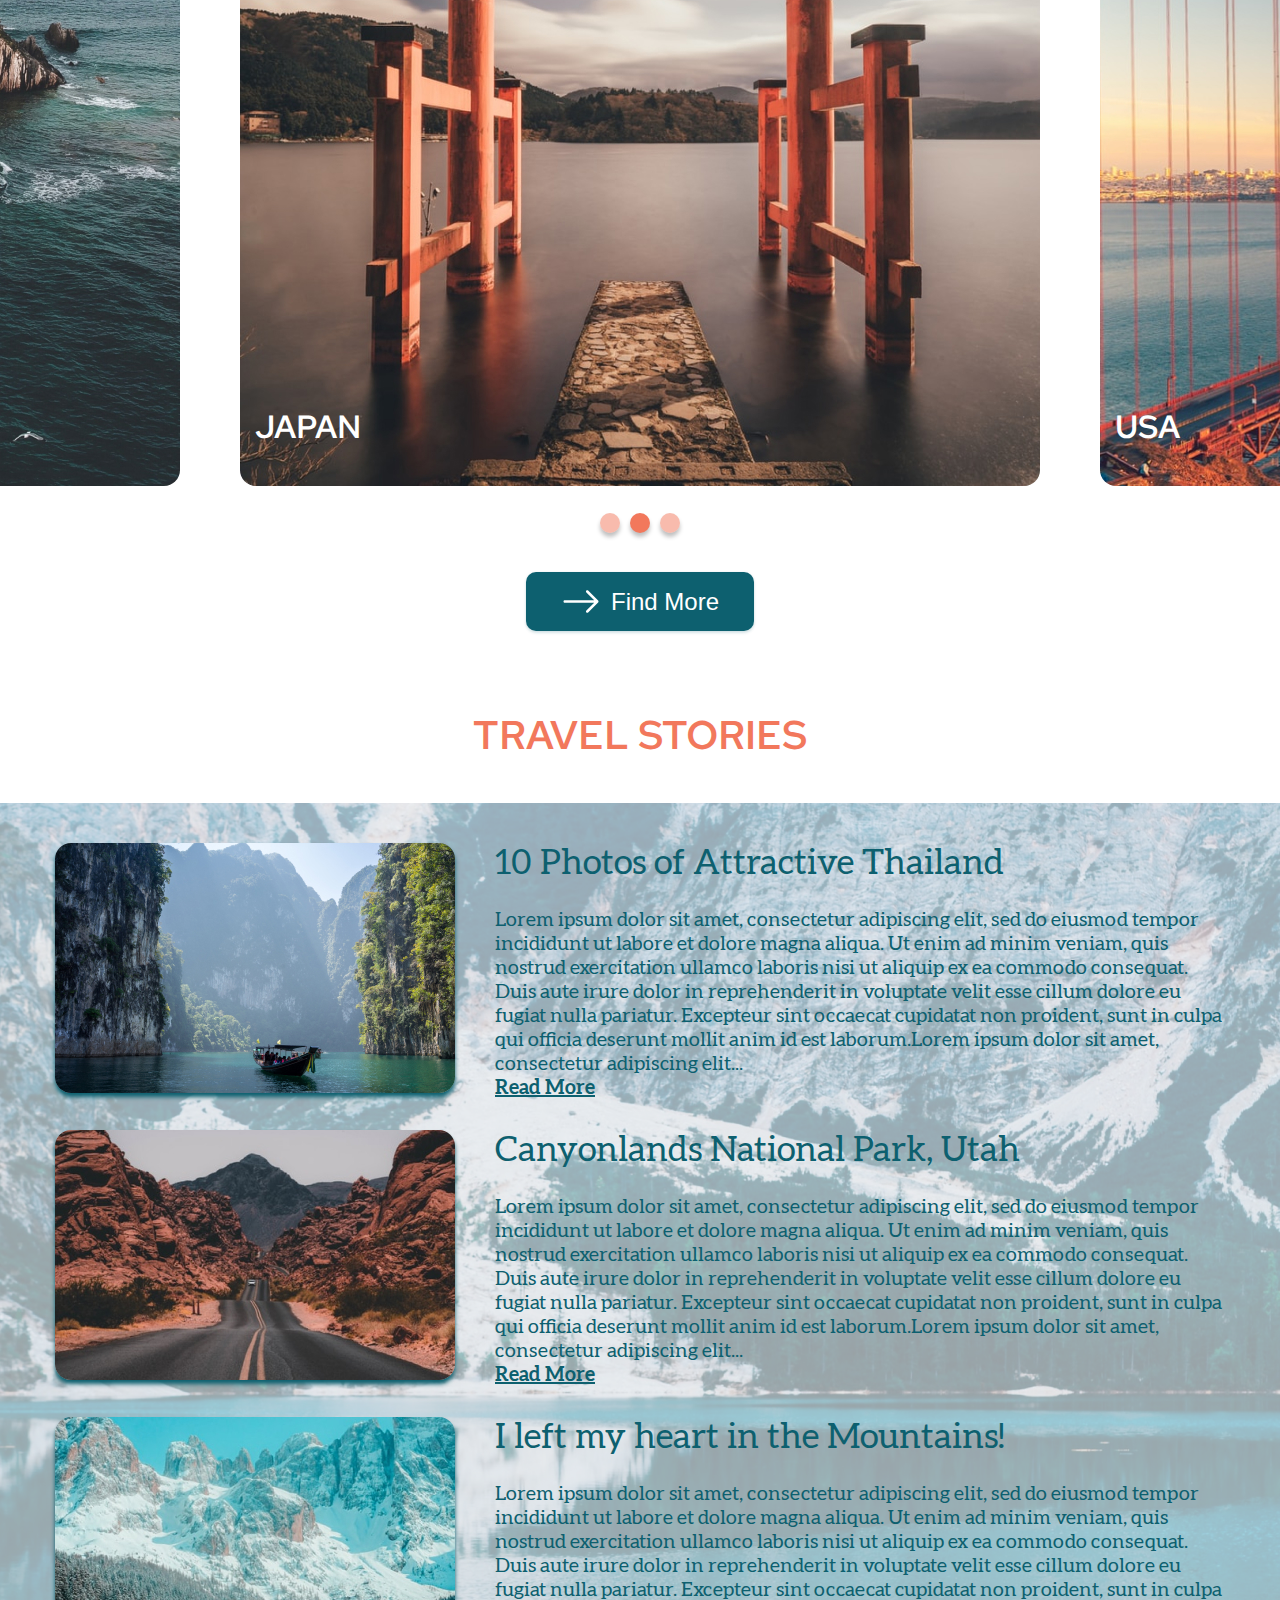
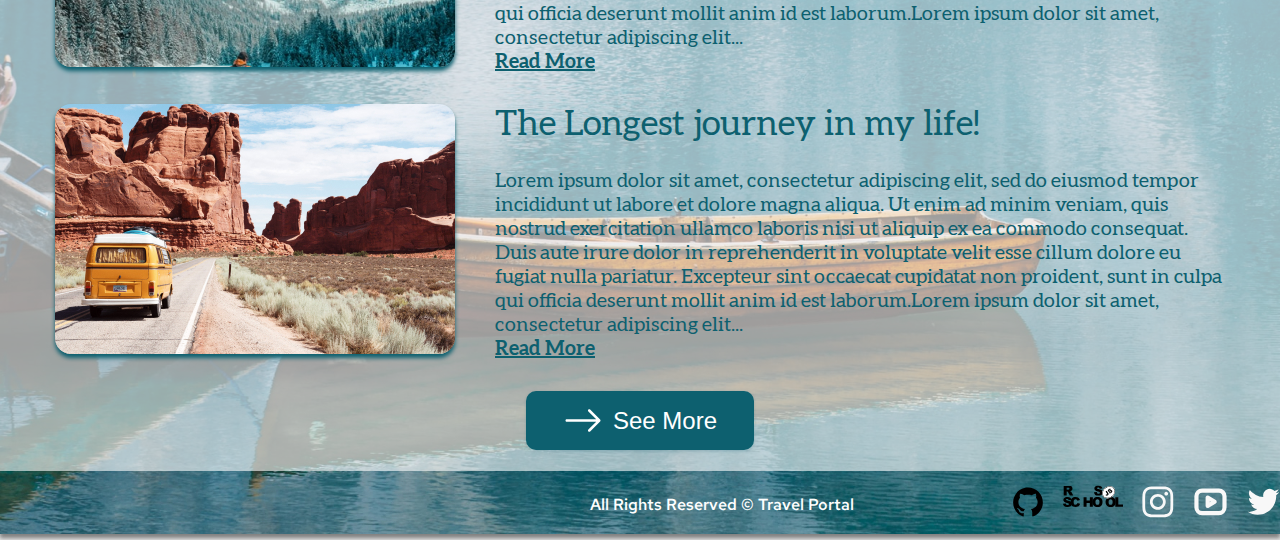
==== commit d88042b6: "add js-module, arrows to slider" ====
--- a/travel/index.html
+++ b/travel/index.html
@@ -15,9 +15,9 @@
 
                 <div class="header_logo">
                     <img src="./img/svg/travelPortal.svg" alt="travel_portal">
-                    <img src="./img/svg/Logo text.svg" alt="travel_portal" class="travel_portal-text">
-                </div>
-
+                    <img src="./img/svg/LogoText.svg" alt="travel_portal" class="travel_portal-text">
+                </div>
+                <div class="modal_container modal_close"></div>
                 <nav class="header_nav">
                     <ul class="header_list">
                         <li class="header-item">
@@ -33,7 +33,7 @@
                             <a href="#stories" class="header_link">Travel Stories</a>
                         </li>
                         <li class="header-item">
-                            <a href="#account" class="header_link account">Account</a>
+                            <a href="#account" class="header_link">Account</a>
                         </li>
                         <li class="header-item">
                             <a href="#social" class="header_link">Social Media</a>
@@ -112,6 +112,14 @@
                     <div class="destination_caption">usa</div>
                 </div>
             </div>
+            <div class="destin_arrows">
+                <div class="destin_arrow-left">
+                    <img src="../travel/img/svg/arrowSliderOpasity.svg" alt="left">
+                </div>
+                <div class="destin_arrow-right">
+                    <img src="../travel/img/svg/arrowSlider.svg" alt="right">
+                </div>
+            </div>
             <div class="pointer">
                 <div class="pointer_round"></div>
                 <div class="pointer_round"></div>
@@ -224,6 +232,7 @@
             </ul>
         </div>
     </footer>
+    
     <script src="index.js"></script>
 </body>
 </html>--- a/travel/css/slyle.css
+++ b/travel/css/slyle.css
@@ -82,6 +82,10 @@
     box-sizing: inherit;
 }
 
+.modal_container {
+    display: none;
+}
+
 /*header styles start*/
 
 .header {
@@ -220,6 +224,7 @@
     line-height: 96px;
     color: #FFFFFF;
     text-shadow: 0px 4px 4px rgba(0, 0, 0, 0.25);
+    width: 100%;
 }
 
 .preview_subtitle {
@@ -355,7 +360,6 @@
     padding: 0px;
     gap: 60px;
     overflow: hidden;
-    
 }
 
 .foto {
@@ -373,7 +377,9 @@
     text-transform: uppercase;
     transform: translateY(-85px) translateX(15px);
 }
-
+.destin_arrows {
+    display: none;
+}
 .pointer {
     display: flex;
     flex-direction: row;
@@ -531,6 +537,12 @@
     margin: 0px auto 77px auto;
 }
 
+.stories_link:hover,
+.stories_link:focus,
+.stories_link:active {
+    background-color: #023740;
+}
+
 /*stories styles end*/
 
 /*footer styles start*/
@@ -546,7 +558,7 @@
     justify-content: space-between;
     align-items: center;
     margin-left: 590px;
-    width: 728.96px;
+    max-width: 728.96px;
 }
 
 .info_text {
@@ -567,10 +579,98 @@
 
 /* media start*/
 
-@media screen and (max-width: 400px) {
+@media screen and (max-width: 1030px) {
+    .wrapper_preview {
+        max-width: 700px;
+    }
+    .media_content {
+        font-size: 16px;
+        line-height: 20px;
+    }
+    .media_link {
+        font-size: 16px;
+        line-height: 20px;
+    }
+    .footer_info {
+    margin-left: 400px;
+    max-width: 728.96px;
+    }
+}
+@media screen and (max-width: 840px) {
+    .wrapper_preview {
+        max-width: 500px;
+    }
+    .media_header {
+        font-size: 24px;
+        line-height: 30px;
+    }
+    .media_object {
+        width: 300px;
+    }
+    .footer_info {
+        margin-left: 200px;
+        max-width: 728.96px;
+    }
+}
+@media screen and (max-width: 640px) {
+    .wrapper_preview {
+        max-width: 300px;
+    }
+    .preview_title {
+        font-size: 50px;
+        line-height: 70px;
+    }
+    .preview_subtitle {
+        font-size: 14px;
+        line-height: 18px;
+    }
+    .searchform_field {
+        font-size: 18px;
+        line-height: 24px;
+    }
+    .media_object {
+        width: 200px;
+    }
+    .media_header {
+        font-size: 18px;
+        line-height: 20px;
+    }
+    .media_content {
+        font-size: 12px;
+        line-height: 14px;
+        }
+    .media_link {
+        font-size: 12px;
+        line-height: 14px;
+    }
+    .footer_info {
+        margin-left: 10px;
+        max-width: 728.96px;
+    }
+}
+@media screen and (max-width: 500px) {
+    .wrapper_preview {
+        max-width: 200px;
+    }
+}
+@media screen and (max-width: 410px) {
     .header_burger {
         display: block;
         top: -5px;
+        right: 3px;
+    }
+    .header_wrapper {
+        padding-top: 40px;
+    }
+    .modal_container {
+        display: block;
+        position: fixed;
+        top: 0;
+        bottom: 0;
+        right: 0;
+        left: 0;
+        background-color: rgba(0, 0, 0, 0);
+        transition: 0.2s all linear;
     }
     .header_nav {
         width: 165px;
@@ -589,6 +689,9 @@
     .header_nav_active {
         transform: translateX(0);
     }
+    .modal_container_active {
+        background-color: rgba(0, 0, 0, 0.25);
+    }
     .header-item {
         width: 100%;
         margin-right: 0;
@@ -656,6 +759,7 @@
         padding: 10px;
         max-height: 48px;
         border-radius: 16px;
+        margin-top: 6px;
     }
     .wrapper_preview {
         max-width: 892px;
@@ -671,11 +775,17 @@
         line-height: 17px;
         }
     .searchform_button {
-        max-width: 92px;
+        max-width: 90px;
         height: 30px;
         font-size: 11px;
         line-height: 15px;
         }
+    .steps {
+        margin-top: 0;
+        position: relative;
+        top: -81px;
+        margin-bottom: 0;
+    }
     .steps_title {
         font-size: 14px;
         line-height: 19px;
@@ -722,6 +832,22 @@
     .steps_caption3 {
         text-align: right;
     }
+    .destinations {
+        position: relative;
+        top: -70px;
+    } 
+    .destination_title {
+        margin-bottom: 15px;
+    }
+    .destination_foto:nth-child(1) {
+        order: 2;
+    }
+    .destination_foto:nth-child(2) {
+        order: 1;
+    }
+    .destination_foto:nth-child(3) {
+        order: 3;
+    }
     .foto {
         display: none;
     }
@@ -732,22 +858,36 @@
     .destination_caption {
         font-size: 20px;
         line-height: 26px;
-        transform: translateY(-200px) translateX(15px);
+        transform: translateY(-198px) translateX(13px);
+    }
+    .destin_arrows {
+        position: absolute;
+        top: 44%;
+        left: 18px;
+        width: 90%;
+        display: flex;
+        justify-content: space-between;
     }
     .pointer {
         gap: 6px;
-        margin-top: -50px;
+        margin-top: -40px;
     }
     .pointer_round, 
     .pointer_round:nth-child(2) {
         width: 8px;
         height: 8px;
     }
+    .pointer_round:nth-child(2) {    
+        background-color: rgba(242, 120, 92, 0.5);
+    }
+    .pointer_round:nth-child(1) {
+        background-color: rgba(242, 120, 92);
+    }
     .destination_link {
         gap: 6px;
         width: 92px;
         height: 30px;
-        margin: 30px auto 30px auto;
+        margin: 20px auto 30px auto;
     }
     .link_find_more {
         font-size: 11px;
@@ -755,23 +895,27 @@
     }
     .arrow_small {
         width: 10px;
+    }
+    .stories {
+        position: relative;
+        top: -80px;
     }
     .story_wrapper {
         max-width: 390px;
         height: 693px;
         background: url(../img/bgBottomSmall.jpg) no-repeat center;
         background-size: cover;
-        margin: 20px 0 -70px 0;
+        margin: 10px 0 -70px 0;
     }
     .wrapper_opasity {  
-        height: 657px;
+        height: 627px;
     }
     .stories_item {
         height: 100%;
         gap: 0;  
     }
     .unical_story {
-        margin-bottom: 20px;
+        margin-bottom: 15px;
         height: 130px;
     }
     .unical_story:first-child {
@@ -795,18 +939,18 @@
         font-weight: 700;
         font-size: 11px;
         line-height: 13px;
-        
+        padding-top: 5px;
     }
     .media_content { 
-        height: 75%;
+        overflow-y: hidden;
+        display: -webkit-box;
+        -webkit-line-clamp: 8;
+        -webkit-box-orient: vertical;
         font-size: 9px;
         line-height: 11px;
-        overflow: hidden;
         padding: 0;
-        text-overflow: ellipsis;
         margin-top: 9px;
     }
-    
     .media_link {
         margin-top: 1px;
         font-size: 9px;
@@ -816,10 +960,29 @@
         gap: 6px;
         width: 92px;
         height: 30px;
-        margin: -110px auto 30px auto;
-    }
-}
-
+        margin: -40px auto 0 auto;
+    }
+    .footer_info {
+        position: relative;
+        top: -97px;
+        margin-left: 0;
+        max-width: 100%;
+        
+    }
+    .info_text {
+        display: none;
+    }
+    .social_icon:first-child, 
+    .social_icon:nth-child(2) {
+        display: none;
+    }
+    .info_icon {
+        padding: 16px 0 16px 130px;
+    }
+    .social_icon {
+      margin: 0;  
+    }
+}
 @media screen and (max-width: 380px) {
     .foto_small {
         max-width: 300px;
@@ -841,14 +1004,12 @@
         height: 70px;
         width: 70px;
     }
-    
     .step_item {
         width: 80px;
     }
     .step_item:nth-child(2) {
         width: 80px;
     }
-    
 }
 
 /* media end*/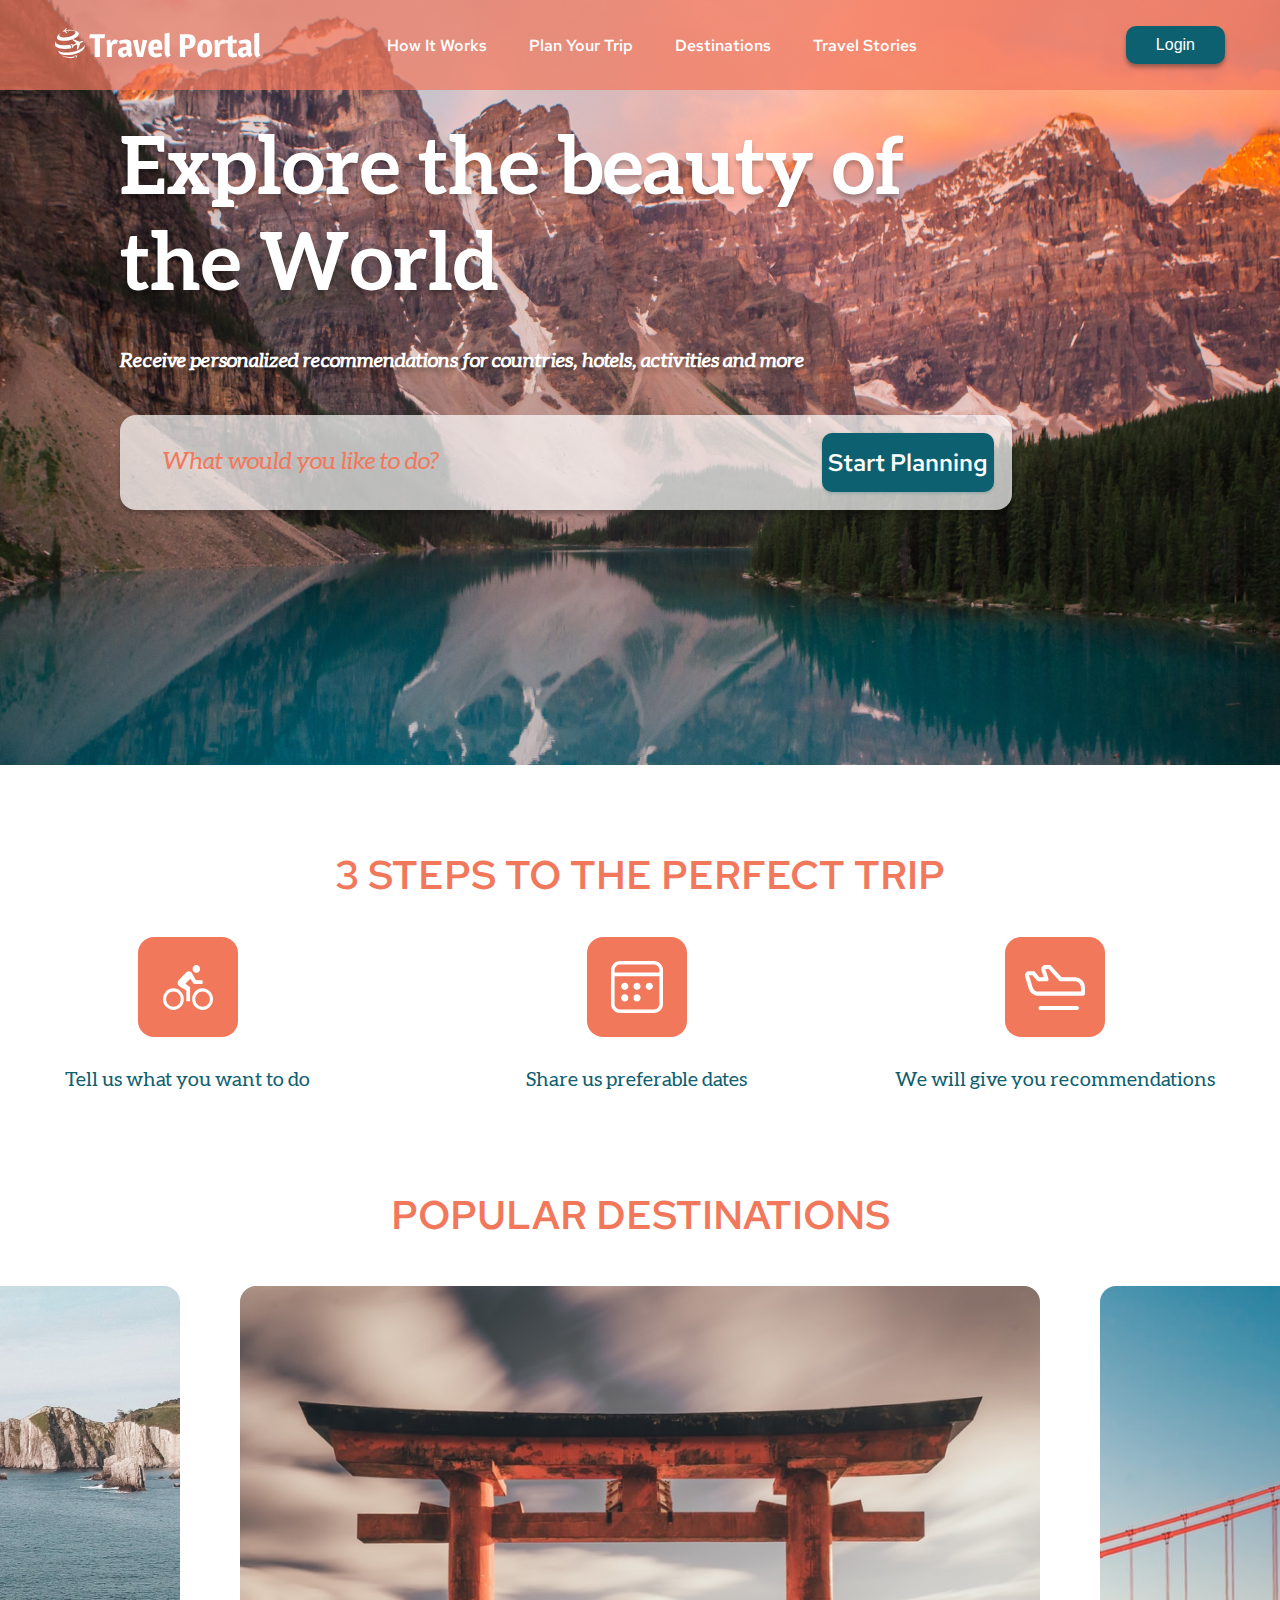
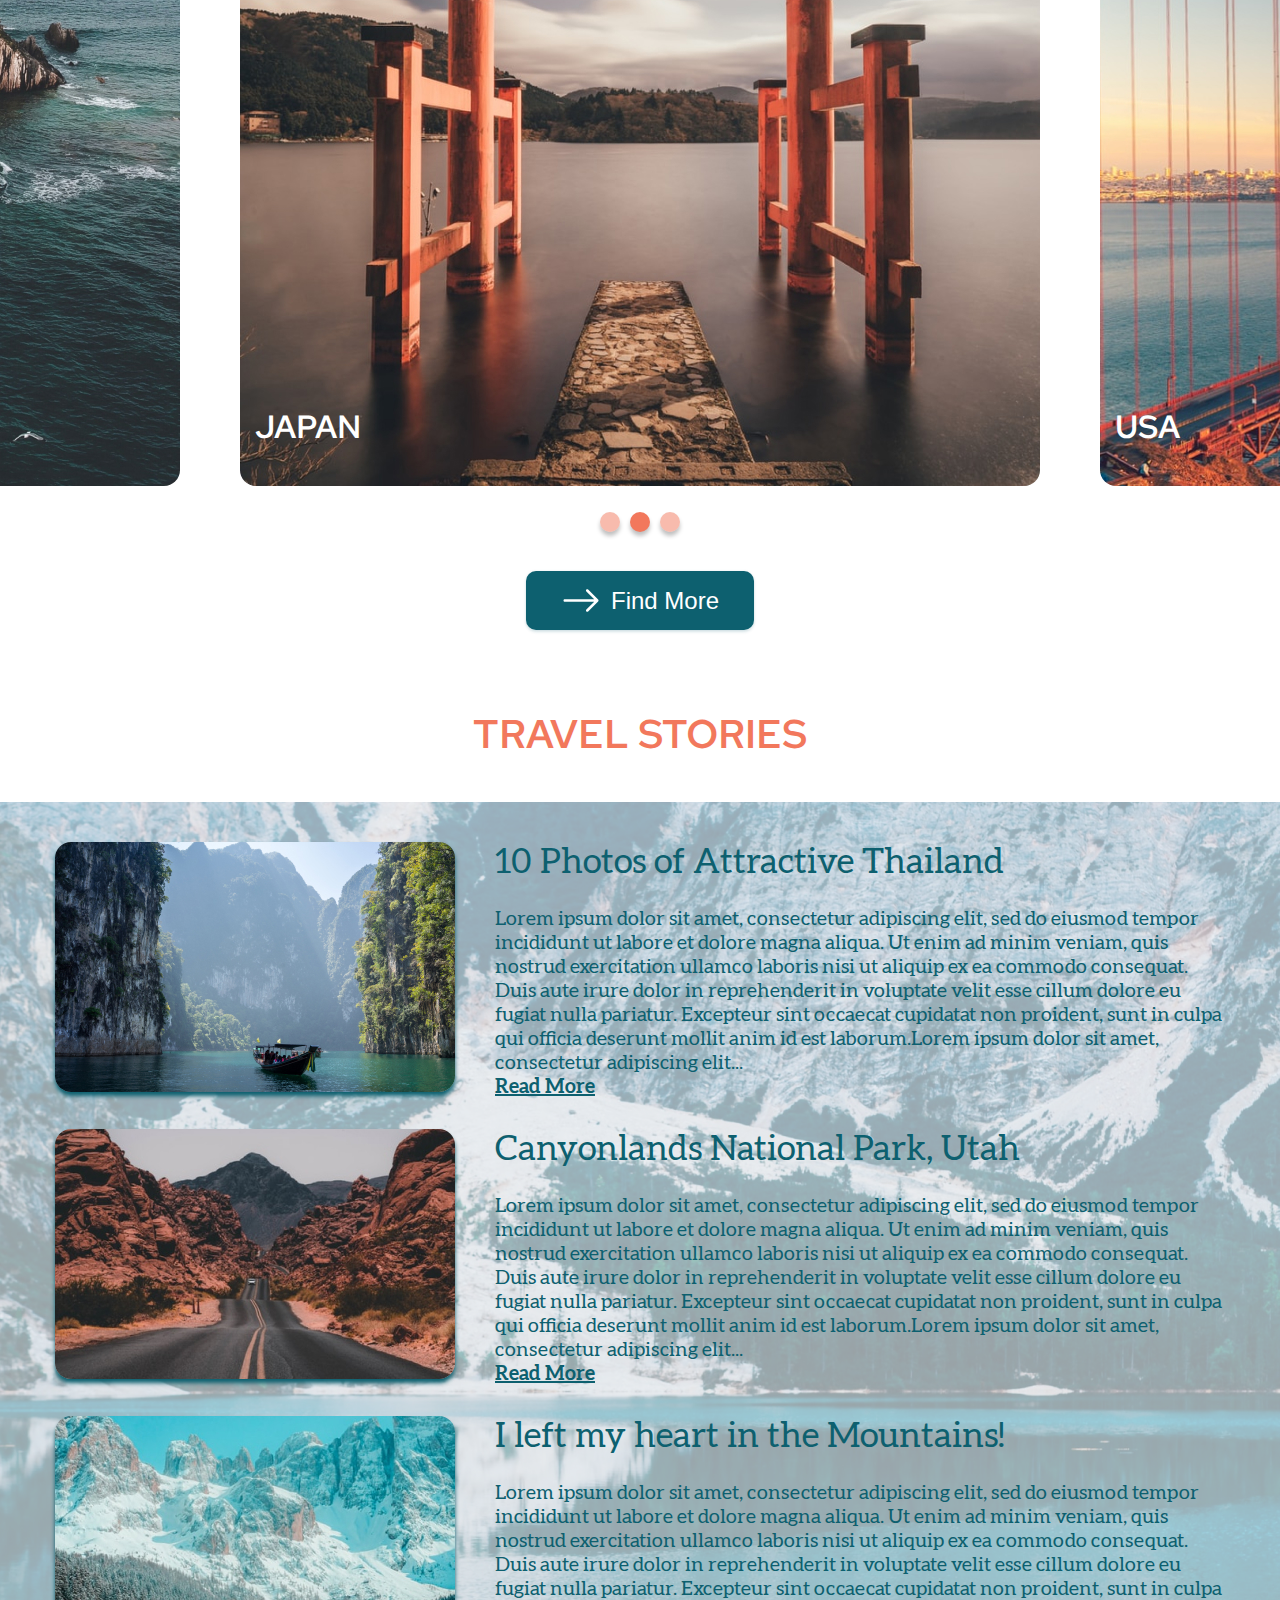
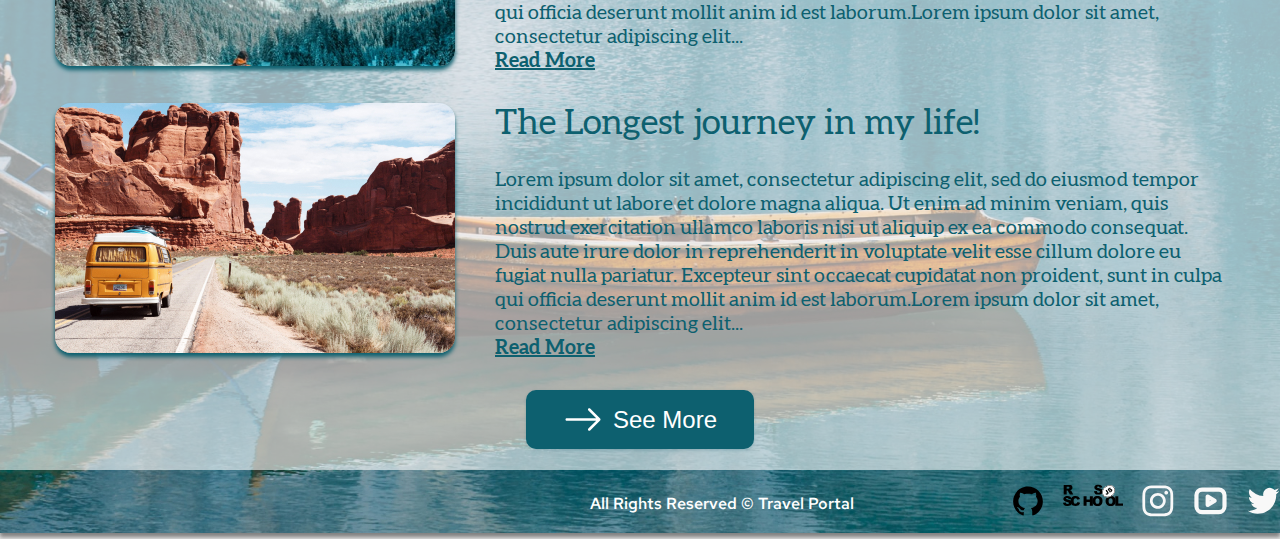
==== commit 645f9387: "feat: create carousel for desktop-layout" ====
--- a/travel/index.html
+++ b/travel/index.html
@@ -95,36 +95,45 @@
         </section>
         <section class="destinations" id="destin">
             <h2 class="destination_title">POPULAR DESTINATIONS</h2>
-            <div class="destination_item">
-                <div class="destination_foto">
-                    <img class="foto" src="../travel/img/spain.jpg" alt="Spain">
-                    <img class="foto_small" src="../travel/img/spainMini.jpg" alt="Spain">
-                    <div class="destination_caption">spain</div>
-                </div>
-                <div class="destination_foto">
-                    <img class="foto" src="../travel/img/japan.jpg" alt="Japan">
-                    <img class="foto_small" src="../travel/img/japanMini.jpg" alt="Japan">
-                    <div class="destination_caption">japan</div>
-                </div>
-                <div class="destination_foto">
-                    <img class="foto" src="../travel/img/usa.jpg" alt="USA">
-                    <img class="foto_small" src="../travel/img/usaMini.jpg" alt="USA">
-                    <div class="destination_caption">usa</div>
-                </div>
-            </div>
-            <div class="destin_arrows">
-                <div class="destin_arrow-left">
-                    <img src="../travel/img/svg/arrowSliderOpasity.svg" alt="left">
-                </div>
-                <div class="destin_arrow-right">
-                    <img src="../travel/img/svg/arrowSlider.svg" alt="right">
-                </div>
+
+            <div class="slider-wrapper">
+                <div class="destination_item">
+
+                    <div class="destination_track">
+                        <div class="destin_slider">
+                            <div class="destination_foto">
+                                <img class="foto" src="../travel/img/spain.jpg" alt="Spain">
+                                <img class="foto_small" src="../travel/img/spainMini.jpg" alt="Spain">
+                                <div class="destination_caption">spain</div>
+                            </div>
+                            <div class="destination_foto">
+                                <img class="foto" src="../travel/img/japan.jpg" alt="Japan">
+                                <img class="foto_small" src="../travel/img/japanMini.jpg" alt="Japan">
+                                <div class="destination_caption">japan</div>
+                            </div>
+                            <div class="destination_foto">
+                                <img class="foto" src="../travel/img/usa.jpg" alt="USA">
+                                <img class="foto_small" src="../travel/img/usaMini.jpg" alt="USA">
+                                <div class="destination_caption">usa</div>
+                            </div>
+                        </div>
+                    </div>
+                </div>
+                <div class="destin_arrows">
+                    <div class="destin_arrow-left">
+                        <img src="../travel/img/svg/arrowSliderOpasity.svg" alt="left">
+                    </div>
+                    <div class="destin_arrow-right">
+                        <img src="../travel/img/svg/arrowSlider.svg" alt="right">
+                    </div>
+                </div>    
             </div>
             <div class="pointer">
                 <div class="pointer_round"></div>
+                <div class="pointer_round pointer_round_active"></div>
                 <div class="pointer_round"></div>
-                <div class="pointer_round"></div>
-            </div>
+            </div>
+
             <button class="destination_link">
                 <img src="../travel/img/svg/arrow-right.svg" alt="find more" class="arrow_small">
                 <span class="link_find_more">Find More</span>
--- a/travel/css/slyle.css
+++ b/travel/css/slyle.css
@@ -351,15 +351,36 @@
     text-align: center;
     margin-bottom: 45px;
 }
-
 .destination_item {
+    position: relative;
+    height: 800px;
+    overflow: hidden;
+    margin-bottom: 46px;
+}
+.destination_track {
+    height: 100%;
+}
+.destination_foto {
+    cursor: pointer;
+}
+.destin_slider {
     display: flex;
     flex-direction: row;
     align-items: flex-start;
     justify-content: center;
     padding: 0px;
     gap: 60px;
-    overflow: hidden;
+    transition: transform 1s;
+    /*transition: 0.2s;*/
+    position: relative;
+    height: 100%;
+}
+.slider_right_poz {
+    right: 860px;
+}
+
+.slider_left_poz {
+    left: 860px;
 }
 
 .foto {
@@ -380,6 +401,7 @@
 .destin_arrows {
     display: none;
 }
+
 .pointer {
     display: flex;
     flex-direction: row;
@@ -398,12 +420,10 @@
     box-shadow: 0px 4px 4px rgba(0, 0, 0, 0.25);
 }
 
-.pointer_round:nth-child(2) {
-    width: 20px;
-    height: 20px;
+.pointer_round_active {
+    
     background-color: rgba(242, 120, 92);
-    border-radius: 50%;
-    box-shadow: 0px 4px 4px rgba(0, 0, 0, 0.25);
+    
 }
 
 .destination_link {
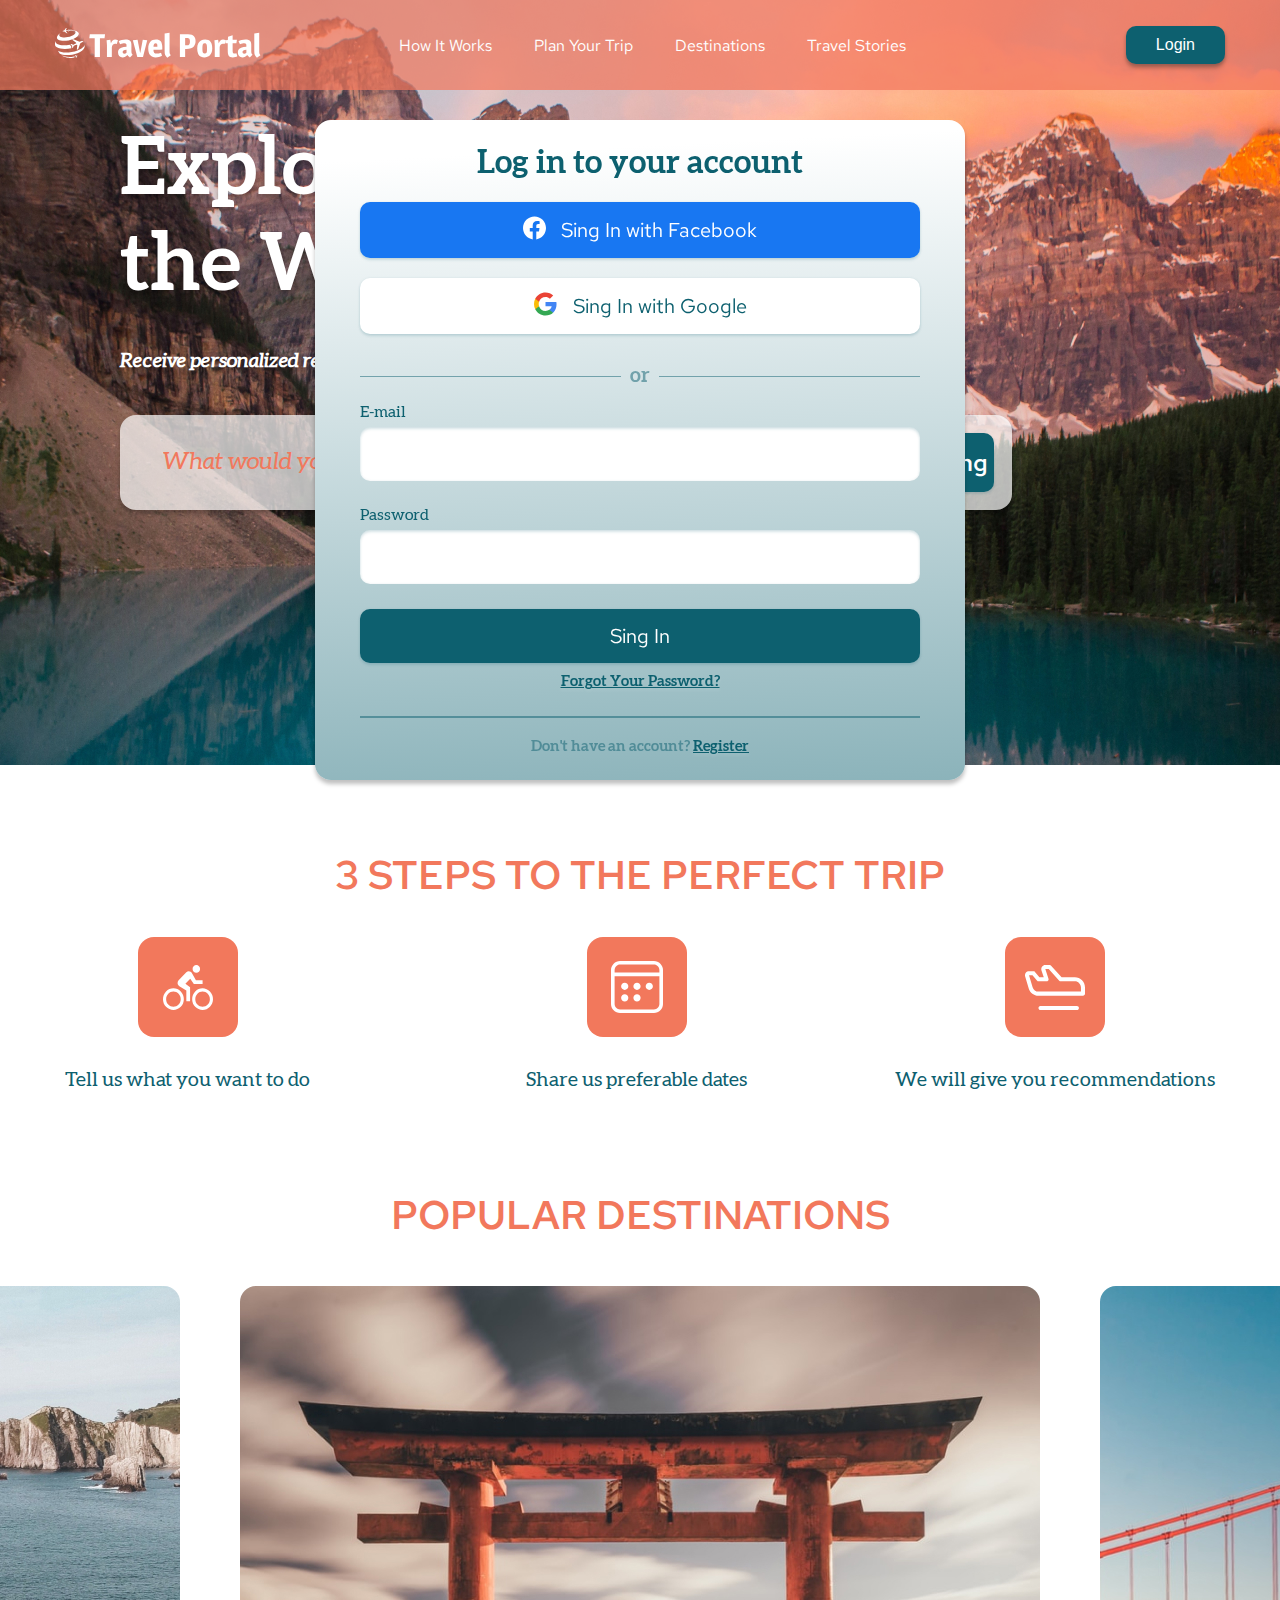
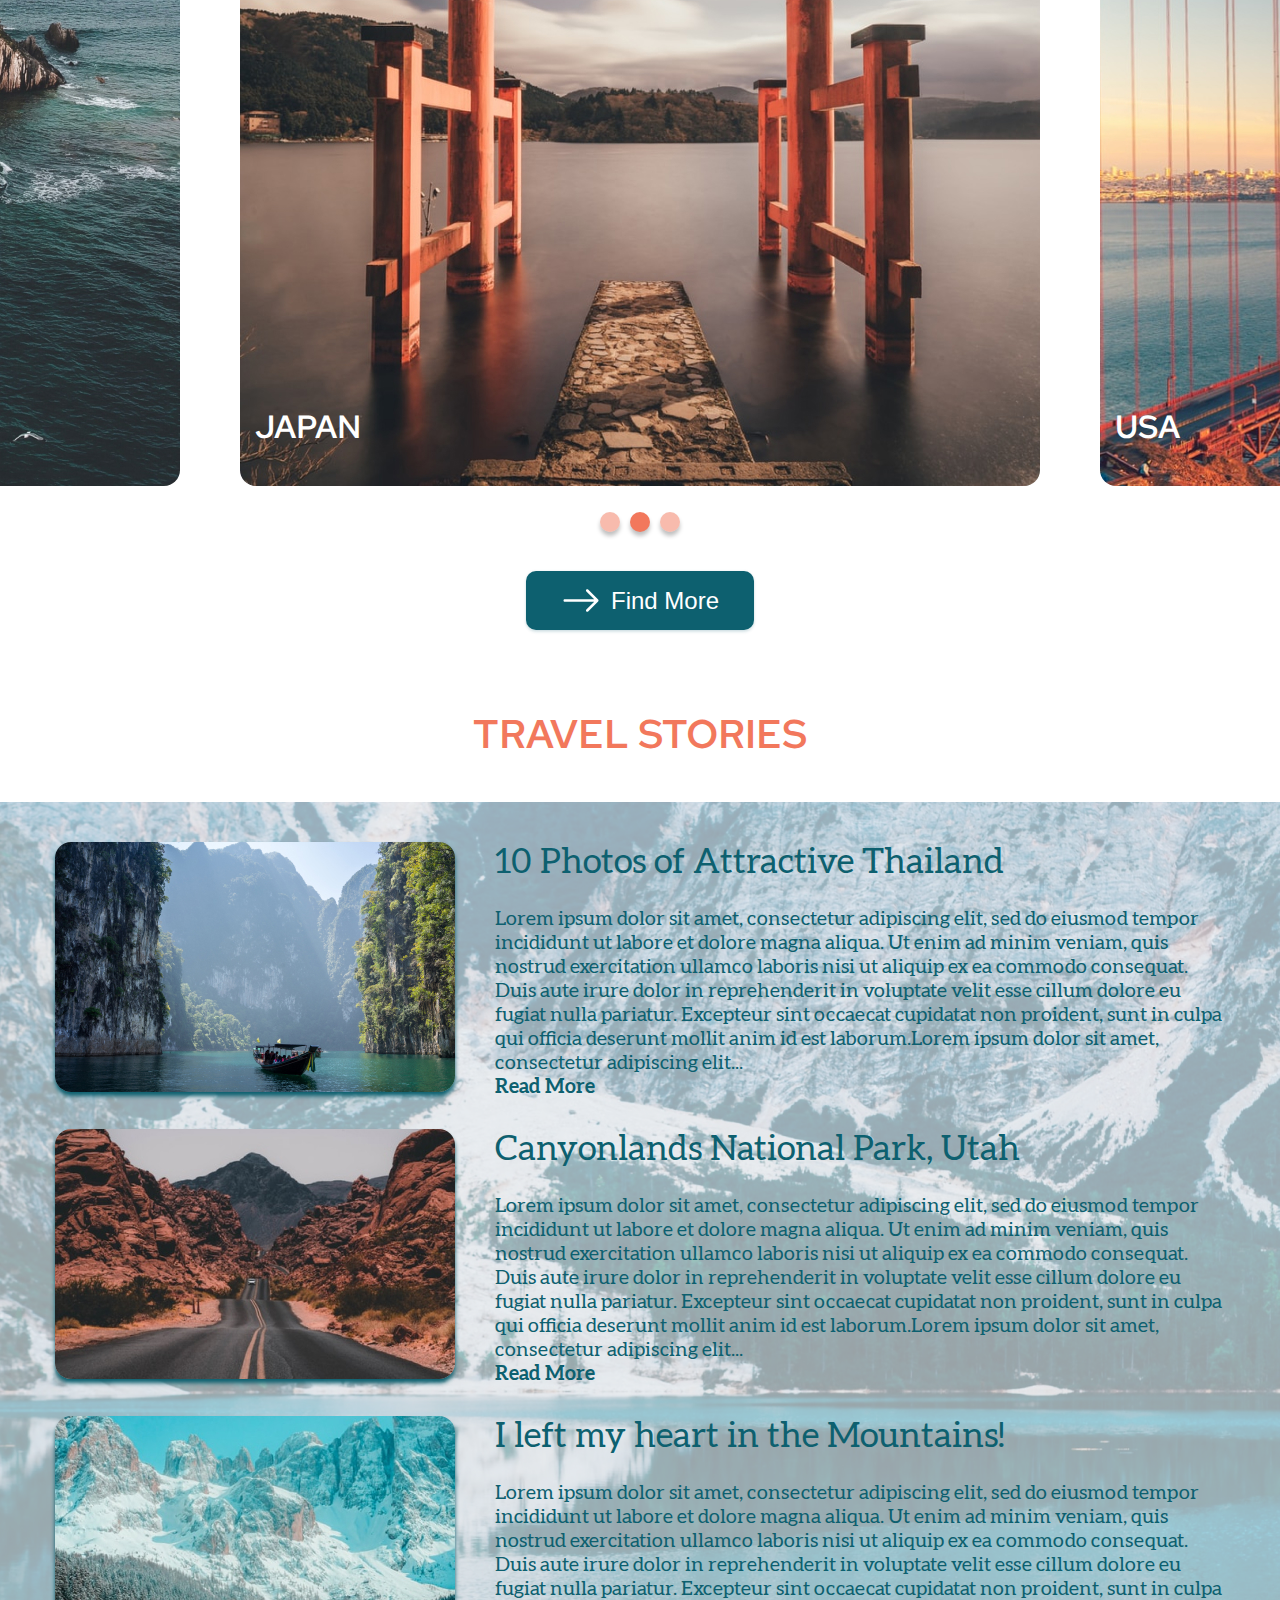
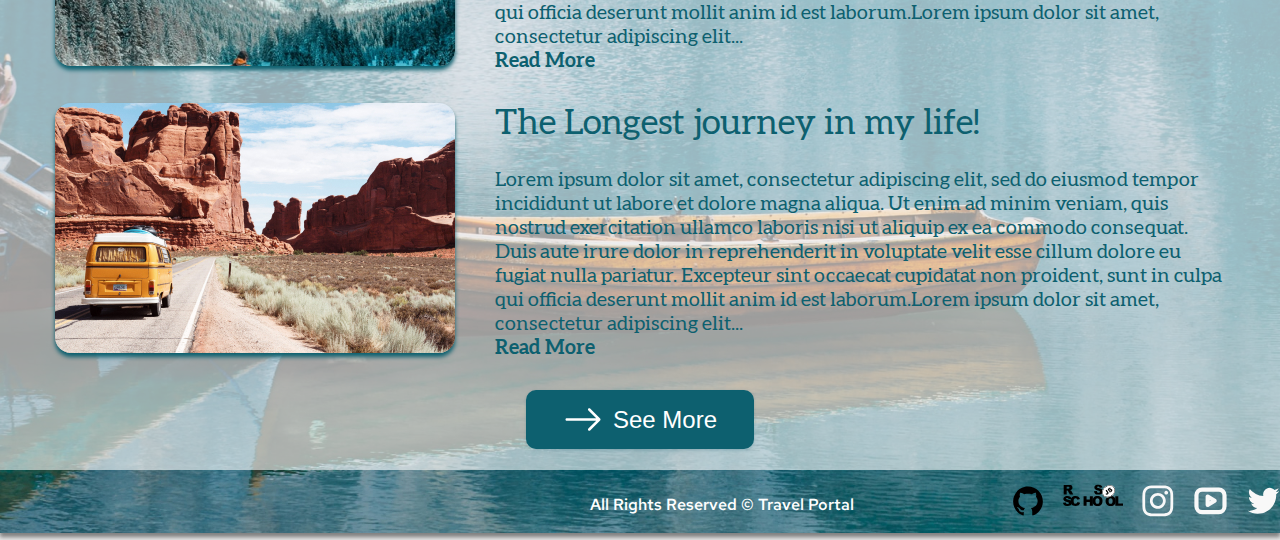
==== commit 21a33195: "feat: create popup login and singIn" ====
--- a/travel/index.html
+++ b/travel/index.html
@@ -33,7 +33,7 @@
                             <a href="#stories" class="header_link">Travel Stories</a>
                         </li>
                         <li class="header-item">
-                            <a href="#account" class="header_link">Account</a>
+                            <a href="#account" class="header_link account">Account</a>
                         </li>
                         <li class="header-item">
                             <a href="#social" class="header_link">Social Media</a>
@@ -98,34 +98,27 @@
 
             <div class="slider-wrapper">
                 <div class="destination_item">
-
-                    <div class="destination_track">
-                        <div class="destin_slider">
-                            <div class="destination_foto">
-                                <img class="foto" src="../travel/img/spain.jpg" alt="Spain">
-                                <img class="foto_small" src="../travel/img/spainMini.jpg" alt="Spain">
-                                <div class="destination_caption">spain</div>
-                            </div>
-                            <div class="destination_foto">
-                                <img class="foto" src="../travel/img/japan.jpg" alt="Japan">
-                                <img class="foto_small" src="../travel/img/japanMini.jpg" alt="Japan">
-                                <div class="destination_caption">japan</div>
-                            </div>
-                            <div class="destination_foto">
-                                <img class="foto" src="../travel/img/usa.jpg" alt="USA">
-                                <img class="foto_small" src="../travel/img/usaMini.jpg" alt="USA">
-                                <div class="destination_caption">usa</div>
-                            </div>
+                    <div class="destin_slider">
+                        <div class="destination_foto">
+                            <img class="foto" src="../travel/img/spain.jpg" alt="Spain">
+                            <img class="foto_small" src="../travel/img/spainMini.jpg" alt="Spain">
+                            <div class="destination_caption">spain</div>
+                        </div>
+                        <div class="destination_foto">
+                            <img class="foto" src="../travel/img/japan.jpg" alt="Japan">
+                            <img class="foto_small" src="../travel/img/japanMini.jpg" alt="Japan">
+                            <div class="destination_caption">japan</div>
+                        </div>
+                        <div class="destination_foto">
+                            <img class="foto" src="../travel/img/usa.jpg" alt="USA">
+                            <img class="foto_small" src="../travel/img/usaMini.jpg" alt="USA">
+                            <div class="destination_caption">usa</div>
                         </div>
                     </div>
                 </div>
                 <div class="destin_arrows">
-                    <div class="destin_arrow-left">
-                        <img src="../travel/img/svg/arrowSliderOpasity.svg" alt="left">
-                    </div>
-                    <div class="destin_arrow-right">
-                        <img src="../travel/img/svg/arrowSlider.svg" alt="right">
-                    </div>
+                    <div class="destin_arrow-left"></div>
+                    <div class="destin_arrow-right"></div>
                 </div>    
             </div>
             <div class="pointer">
@@ -241,7 +234,58 @@
             </ul>
         </div>
     </footer>
-    
+    <div class="modal"></div>
+    <div class="modal-dialog1">
+        <div class="modal-dialog-header">
+            <div class="headline">Log in to your account</div>
+            <div class="head-link1">
+                <div><img src="./img/svg/path14.svg" alt="Facebook"></div>
+                <a class="link-facebook" target="_blank" href="https://facebook.com">Sing In with Facebook</a>
+            </div>
+            <div class="head-link2">
+                <div><img src="./img/svg/Google Logo.svg" alt="Google"></div>
+                <a class="link-google" target="_blank" href="https://google.com">Sing In with Google</a>
+            </div>
+        </div>
+        <div class="modal-dialog-main">
+            <div class="line-separator">
+                <div class="line-decoration"></div>
+                <div class="line-decoratoin-text">or</div>
+                <div class="line-decoration"></div>
+            </div>
+            <form action="#" name="login">
+                <div class="modal-text">E-mail</div>
+                <input type="email" class="modal-input" name="email">
+                <div class="modal-text">Password</div>
+                <input type="password" class="modal-input" name="pass">
+                <button class="modal-button">Sing In</button>
+            </form>
+            <div class="modal-text-underline">Forgot Your Password?</div>
+            <div class="line-decoration"></div>
+        </div>
+        <div class="modal-dialog-footer">
+                Don't have an account? <a href="#" class="modal-text-underline register">Register</a>
+        </div>
+    </div>
+    <div class="modal-dialog2">
+        <div class="modal-dialog-header">
+            <div class="headline">Create account</div>
+        </div>
+        <div class="modal-dialog-main">
+            <form action="#" name="login">
+                <div class="modal-text">E-mail</div>
+                <input type="email" class="modal-input" name="email">
+                <div class="modal-text">Password</div>
+                <input type="password" class="modal-input" name="pass">
+                <button class="modal-button">Sing In</button>
+            </form>
+            <div class="line-decoration"></div>
+        </div>
+        <div class="modal-dialog-footer">
+                Already have an account? <a href="#" class="modal-text-underline loginer">Log in</a>
+        </div>
+    </div>
+
     <script src="index.js"></script>
 </body>
 </html>--- a/travel/css/slyle.css
+++ b/travel/css/slyle.css
@@ -357,9 +357,7 @@
     overflow: hidden;
     margin-bottom: 46px;
 }
-.destination_track {
-    height: 100%;
-}
+
 .destination_foto {
     cursor: pointer;
 }
@@ -370,17 +368,18 @@
     justify-content: center;
     padding: 0px;
     gap: 60px;
-    transition: transform 1s;
-    /*transition: 0.2s;*/
+    left: 0;
+    /*transition: transform 1s;*/
+    transition: 1s;
     position: relative;
     height: 100%;
 }
 .slider_right_poz {
-    right: 860px;
+    left: -860px;
 }
 
 .slider_left_poz {
-    left: 860px;
+    left: 860px; 
 }
 
 .foto {
@@ -421,9 +420,7 @@
 }
 
 .pointer_round_active {
-    
     background-color: rgba(242, 120, 92);
-    
 }
 
 .destination_link {
@@ -596,6 +593,239 @@
 }
 
 /*footer styles end*/
+
+/*modal window styles start*/
+
+.modal {
+    position: fixed;
+    z-index: 10;
+    top: 0;
+    left: 0;
+    width: 100%;
+    height: 100%;
+    background-color: rgba(0, 0, 0, 0.6);
+    visibility: hidden;
+    opacity: 0;
+    transition: 0.2s;
+}
+
+.modal-dialog1 {
+    position: fixed;
+    left: 50%;
+    top: 50%;
+    transform: translate(-50%, -50%);
+    transition: 0.2s;
+    z-index: 15;
+    /*visibility: hidden;
+    opacity: 0;*/
+    display: flex;
+    flex-direction: column;
+    align-items: center;
+    justify-content: center;
+    width: 650px;
+    height: 660px;
+    background: linear-gradient(177.09deg, #FFFFFF 6.15%, #0D606F 202.69%);
+    box-shadow: 0px 4px 4px rgba(0, 0, 0, 0.25);
+    border-radius: 16px;
+}
+
+.modal-dialog-header {
+    /*border: 1px solid #000;*/
+    display: flex;
+    flex-direction: column;
+    gap: 20px;
+    align-items: center;
+    width: 560px;
+    margin-bottom: 30px;
+}
+
+.headline {
+    font-family: 'Aleo';
+    font-style: normal;
+    font-weight: 700;
+    font-size: 32px;
+    line-height: 38px;
+    color: #0D606F;
+}
+a {
+    text-decoration: none;
+    font-family: 'Red Hat Text';
+    font-style: normal;
+    font-weight: 400;
+    font-size: 20px;
+    line-height: 26px;
+}
+
+.link-facebook {
+    color: #ffffff;
+}
+.link-google {
+    color: #0D606F;
+}
+
+.head-link1 {
+    display: flex;
+    flex-direction: row;
+    gap: 15px;
+    justify-content: center;
+    align-items: center;
+    height: 56px;
+    width: 100%;
+    background: #1877F2;
+    box-shadow: 0px 0px 3px rgba(13, 96, 111, 0.08), 0px 2px 3px rgba(13, 96, 111, 0.16);
+    border-radius: 10px;
+    
+}
+
+.head-link2 {
+    display: flex;
+    flex-direction: row;
+    gap: 15px;
+    justify-content: center;
+    align-items: center;
+    width: 100%;
+    height: 56px;
+    background: #FFFFFF;
+    box-shadow: 0px 0px 3px rgba(13, 96, 111, 0.08), 0px 2px 3px rgba(13, 96, 111, 0.16);
+    border-radius: 10px;
+}
+
+.modal-dialog-main {
+    width: 560px;
+    
+}
+
+.line-separator {
+    display: flex;
+    height: 24px;
+    align-items: center;
+    gap: 9px;
+    margin-bottom: 15px;
+}
+.line-decoration {
+    width: 100%;
+    height: 1.5px;
+    background-color: rgba(13, 96, 111, 0.5);
+    
+}
+
+.line-decoratoin-text {
+    color: rgba(13, 96, 111, 0.5);
+    font-family: 'Aleo';
+    font-style: normal;
+    font-weight: 700;
+    font-size: 20px;
+    line-height: 24px;
+}
+
+.modal-text {
+    font-family: 'Aleo';
+    font-style: normal;
+    font-weight: 400;
+    font-size: 16px;
+    line-height: 19px;
+    color: #0D606F;
+    margin-bottom: 5px;
+}
+
+.modal-input {
+    width: 560px;
+    height: 54px;
+    background: #FFFFFF;
+    box-shadow: inset 0px 0px 3px rgba(13, 96, 111, 0.08), inset 0px 2px 3px rgba(13, 96, 111, 0.16);
+    border-radius: 10px;
+    border: none;
+    font-size: 20px;
+    color: #0D606F;
+    margin-bottom: 25px;
+}
+
+.modal-input:focus,
+.modal-input:active {
+    outline: 1px solid #0D606F;
+}
+
+.modal-button {
+    width: 560px;
+    height: 54px;
+    background: #0D606F;
+    box-shadow: 0px 0px 3px rgba(13, 96, 111, 0.08), 0px 2px 3px rgba(13, 96, 111, 0.16);
+    border-radius: 10px;
+    border: none;
+    font-family: 'Red Hat Text';
+    font-style: normal;
+    font-weight: 400;
+    font-size: 20px;
+    line-height: 26px;
+    color: #ffffff;
+    margin-bottom: 10px;
+}
+
+.modal-text-underline {
+    font-family: 'Aleo';
+    font-style: normal;
+    font-weight: 700;
+    font-size: 15px;
+    line-height: 18px;
+    text-decoration-line: underline;
+    text-align: center;
+    color: #0D606F;
+    text-shadow: 0px 2px 3px rgba(255, 255, 255, 0.16);
+    margin-bottom: 25px;
+}
+
+.modal-dialog-footer {
+    margin-top: 20px;
+    color: rgba(13, 96, 111, 0.5);
+    font-family: 'Aleo';
+    font-style: normal;
+    font-weight: 700;
+    font-size: 15px;
+    line-height: 18px;
+}
+
+/*modal window styles end*/
+
+/*moda2 window styles start*/
+
+.modal2 {
+    display: flex;
+    align-items: center;
+    justify-content: center;
+    position: fixed;
+    z-index: 10;
+    top: 0;
+    left: 0;
+    width: 100%;
+    height: 100%;
+    background-color: rgba(0, 0, 0, 0.6);
+    visibility: hidden;
+    opacity: 0;
+    transition: 0.2s;
+}
+
+.modal-dialog2 {
+    position: fixed;
+    left: 50%;
+    top: 50%;
+    transform: translate(-50%, -50%);
+    transition: 0.2s;
+    z-index: 15;
+    visibility: hidden;
+    opacity: 0;
+    z-index: 150;
+    display: flex;
+    flex-direction: column;
+    align-items: center;
+    justify-content: center;
+    width: 650px;
+    height: 436px;
+    background: linear-gradient(177.09deg, #FFFFFF 6.15%, #0D606F 202.69%);
+    box-shadow: 0px 4px 4px rgba(0, 0, 0, 0.25);
+    border-radius: 16px;
+}
+
+/*moda2 window styles end*/
 
 /* media start*/
 
@@ -814,6 +1044,16 @@
         font-size: 14px;
         line-height: 19px;
     }
+    .destination_item {
+        height: 236px;
+        margin-bottom: 0px;
+    }
+    .slider_right_poz {
+        left: -420px;
+    }
+    .slider_left_poz {
+        left: 420px;
+    }
     .stories_title {
         font-size: 14px;
         line-height: 19px;
@@ -859,7 +1099,7 @@
     .destination_title {
         margin-bottom: 15px;
     }
-    .destination_foto:nth-child(1) {
+    /*.destination_foto:nth-child(1) {
         order: 2;
     }
     .destination_foto:nth-child(2) {
@@ -867,7 +1107,7 @@
     }
     .destination_foto:nth-child(3) {
         order: 3;
-    }
+    }*/
     .foto {
         display: none;
     }
@@ -887,20 +1127,44 @@
         width: 90%;
         display: flex;
         justify-content: space-between;
-    }
+        z-index: 3;
+    }
+    .destin_arrow-left {
+        width: 30px;
+        height: 30px;
+        background: url('../img/svg/arrowSlider.svg');
+        transform: rotate(180deg);
+        
+    } 
+    .destin_arrow-right {
+        width: 30px;
+        height: 30px;
+        background: url('../img/svg/arrowSlider.svg');
+    }
+
+    .arrow-left_non-active {
+        background: url('../img/svg/arrowSliderOpasity.svg');
+        transform: rotate(0deg);
+    }
+
+    .arrow-right_non-active {
+        background: url('../img/svg/arrowSliderOpasity.svg');
+        transform: rotate(180deg);
+    }
+
     .pointer {
+        position: relative;
+        z-index: 3;
         gap: 6px;
         margin-top: -40px;
     }
-    .pointer_round, 
-    .pointer_round:nth-child(2) {
+    .pointer_round {
+        background-color: rgba(242, 120, 92, 0.5);
         width: 8px;
         height: 8px;
     }
-    .pointer_round:nth-child(2) {    
-        background-color: rgba(242, 120, 92, 0.5);
-    }
-    .pointer_round:nth-child(1) {
+
+    .pointer_round_active {
         background-color: rgba(242, 120, 92);
     }
     .destination_link {
@@ -1030,6 +1294,12 @@
     .step_item:nth-child(2) {
         width: 80px;
     }
+    .slider_right_poz {
+        left: -360px;
+    }
+    .slider_left_poz {
+        left: 360px;
+    }
 }
 
 /* media end*/